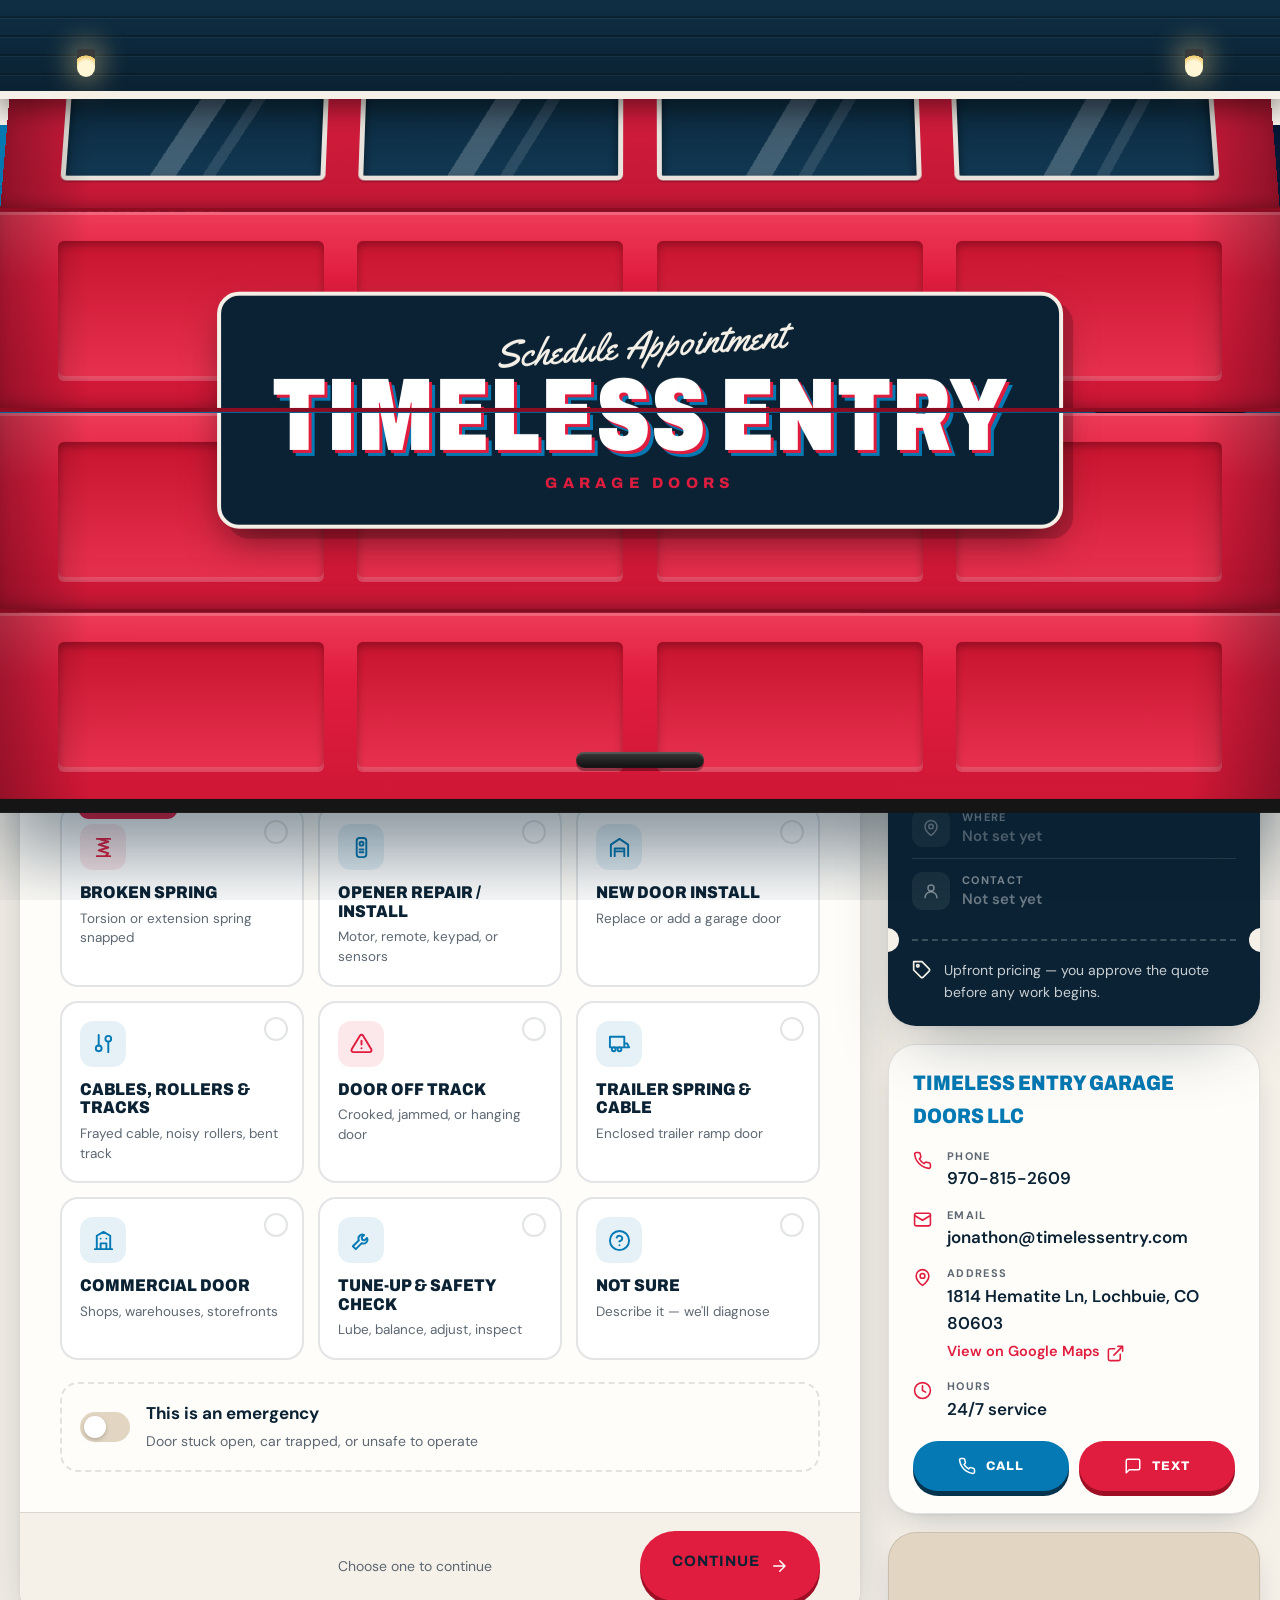
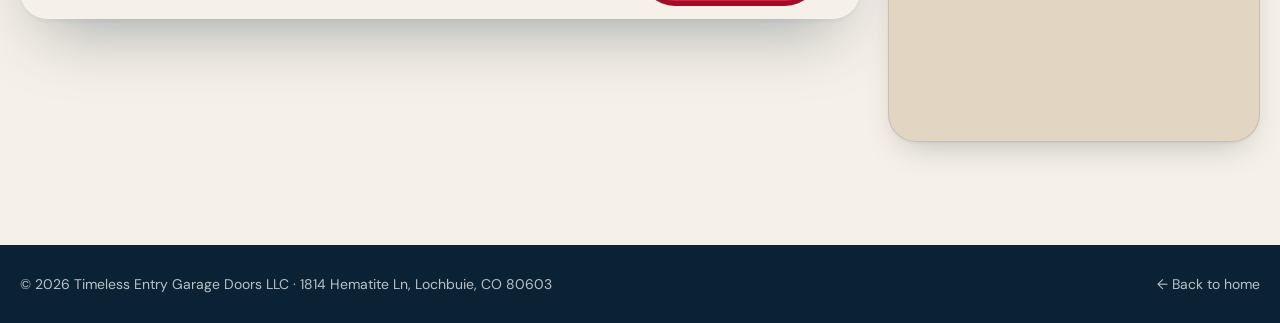
==== book.html @ ea05e541 "Redesigned Timeless Entry Garage Doors website Homepage and booking page with a garage-door intro an" ====
<!doctype html>
<html lang="en">
<head>
  <meta charset="utf-8">
  <meta name="viewport" content="width=device-width, initial-scale=1">
  <title>Schedule Appointment | Timeless Entry Garage Doors</title>
  <meta name="description" content="Book garage door repair, spring replacement, opener installation, or trailer spring service online. Pick a 2-hour window — upfront pricing, 24/7 service in Brighton, Lochbuie & Adams/Weld County.">
  <meta name="theme-color" content="#0479b3">
  <link rel="icon" type="image/png" sizes="32x32" href="images/favicon.png">
  <link rel="apple-touch-icon" href="images/apple-touch-icon.png">
  <link rel="preconnect" href="https://fonts.googleapis.com">
  <link rel="preconnect" href="https://fonts.gstatic.com" crossorigin>
  <link href="https://fonts.googleapis.com/css2?family=Archivo:wdth,wght@62..125,400..900&family=DM+Sans:opsz,wght@9..40,400..700&family=Yellowtail&display=swap" rel="stylesheet">
  <link rel="stylesheet" href="styles.css">
  <script>document.documentElement.classList.add('js');try{if(sessionStorage.getItem('te-intro-seen'))document.documentElement.classList.add('intro-seen')}catch(e){}</script>
</head>
<body>

<!-- Intro: red garage door that rolls up when the page loads -->
<div class="garage-intro" aria-hidden="true">
  <div class="gi-head"></div>
  <div class="gi-door">
    <div class="gi-panel gi-windows"><span></span><span></span><span></span><span></span></div>
    <div class="gi-panel"><span></span><span></span><span></span><span></span>
      <div class="gi-plate"><span class="gi-script">Schedule Appointment</span><span class="gi-name">Timeless Entry</span><span class="gi-sub">Garage Doors</span></div>
    </div>
    <div class="gi-panel"><span></span><span></span><span></span><span></span>
      <div class="gi-plate lower"><span class="gi-script">Schedule Appointment</span><span class="gi-name">Timeless Entry</span><span class="gi-sub">Garage Doors</span></div>
    </div>
    <div class="gi-panel"><span></span><span></span><span></span><span></span><div class="gi-handle"></div></div>
  </div>
</div>

<!-- Icon sprite -->
<svg width="0" height="0" style="position:absolute" aria-hidden="true">
  <defs>
    <symbol id="i-phone" viewBox="0 0 24 24"><path d="M22 16.9v3a2 2 0 0 1-2.2 2 19.8 19.8 0 0 1-8.6-3.1 19.5 19.5 0 0 1-6-6A19.8 19.8 0 0 1 2.1 4.2 2 2 0 0 1 4.1 2h3a2 2 0 0 1 2 1.7c.1 1 .4 1.9.7 2.8a2 2 0 0 1-.5 2.1L8 9.9a16 16 0 0 0 6 6l1.3-1.3a2 2 0 0 1 2.1-.4c.9.3 1.8.6 2.8.7a2 2 0 0 1 1.7 2z"/></symbol>
    <symbol id="i-calendar" viewBox="0 0 24 24"><rect x="3" y="4" width="18" height="18" rx="2"/><path d="M16 2v4M8 2v4M3 10h18"/></symbol>
    <symbol id="i-clock" viewBox="0 0 24 24"><circle cx="12" cy="12" r="10"/><path d="M12 6v6l4 2"/></symbol>
    <symbol id="i-mail" viewBox="0 0 24 24"><rect x="2" y="4" width="20" height="16" rx="2"/><path d="m22 7-10 6L2 7"/></symbol>
    <symbol id="i-pin" viewBox="0 0 24 24"><path d="M20 10c0 6-8 12-8 12s-8-6-8-12a8 8 0 0 1 16 0z"/><circle cx="12" cy="10" r="3"/></symbol>
    <symbol id="i-check" viewBox="0 0 24 24"><path d="M20 6 9 17l-5-5"/></symbol>
    <symbol id="i-arrow-right" viewBox="0 0 24 24"><path d="M5 12h14M13 5l7 7-7 7"/></symbol>
    <symbol id="i-arrow-left" viewBox="0 0 24 24"><path d="M19 12H5M11 19l-7-7 7-7"/></symbol>
    <symbol id="i-chevron-down" viewBox="0 0 24 24"><path d="m6 9 6 6 6-6"/></symbol>
    <symbol id="i-chevron-left" viewBox="0 0 24 24"><path d="m15 18-6-6 6-6"/></symbol>
    <symbol id="i-chevron-right" viewBox="0 0 24 24"><path d="m9 18 6-6-6-6"/></symbol>
    <symbol id="i-spring" viewBox="0 0 24 24"><path d="M5 3h14M5 21h14M7 3l10 3-10 3 10 3-10 3 10 3-3 3"/></symbol>
    <symbol id="i-remote" viewBox="0 0 24 24"><rect x="7" y="2" width="10" height="20" rx="3"/><circle cx="12" cy="8" r="2"/><path d="M10 14h4M10 17h4"/></symbol>
    <symbol id="i-install" viewBox="0 0 24 24"><path d="M3 21V9l9-6 9 6v12"/><path d="M7 21v-8h10v8M7 16h10"/></symbol>
    <symbol id="i-roller" viewBox="0 0 24 24"><circle cx="7" cy="17" r="3"/><circle cx="17" cy="7" r="3"/><path d="M7 14V3M17 21V10"/></symbol>
    <symbol id="i-alert" viewBox="0 0 24 24"><path d="M10.3 3.9 1.8 18a2 2 0 0 0 1.7 3h17a2 2 0 0 0 1.7-3L13.7 3.9a2 2 0 0 0-3.4 0z"/><path d="M12 9v4M12 17h.01"/></symbol>
    <symbol id="i-building" viewBox="0 0 24 24"><path d="M3 21h18M5 21V7l7-4 7 4v14"/><path d="M9 21v-6h6v6M9 10h.01M15 10h.01"/></symbol>
    <symbol id="i-trailer" viewBox="0 0 24 24"><path d="M2 5h15v11H2zM17 12h3l2 4h-5"/><circle cx="6" cy="18" r="2"/><circle cx="12" cy="18" r="2"/></symbol>
    <symbol id="i-wrench" viewBox="0 0 24 24"><path d="M14.7 6.3a4 4 0 0 0-5.4 5.4L3 18l3 3 6.3-6.3a4 4 0 0 0 5.4-5.4l-2.5 2.5-2.4-.6-.6-2.4z"/></symbol>
    <symbol id="i-help" viewBox="0 0 24 24"><circle cx="12" cy="12" r="10"/><path d="M9.1 9a3 3 0 0 1 5.8 1c0 2-3 3-3 3M12 17h.01"/></symbol>
    <symbol id="i-zap" viewBox="0 0 24 24"><path d="M13 2 3 14h9l-1 8 10-12h-9z"/></symbol>
    <symbol id="i-tag" viewBox="0 0 24 24"><path d="M20.6 13.4 13.4 20.6a2 2 0 0 1-2.8 0L2 12V2h10l8.6 8.6a2 2 0 0 1 0 2.8z"/><circle cx="7" cy="7" r="1.5"/></symbol>
    <symbol id="i-home" viewBox="0 0 24 24"><path d="m3 10 9-7 9 7v11H3z"/><path d="M9 21v-7h6v7"/></symbol>
    <symbol id="i-shield" viewBox="0 0 24 24"><path d="M12 22s8-4 8-10V5l-8-3-8 3v7c0 6 8 10 8 10z"/><path d="m9 12 2 2 4-4"/></symbol>
    <symbol id="i-upload" viewBox="0 0 24 24"><path d="M21 15v4a2 2 0 0 1-2 2H5a2 2 0 0 1-2-2v-4M17 8l-5-5-5 5M12 3v12"/></symbol>
    <symbol id="i-globe" viewBox="0 0 24 24"><circle cx="12" cy="12" r="10"/><path d="M2 12h20M12 2a15 15 0 0 1 0 20 15 15 0 0 1 0-20z"/></symbol>
    <symbol id="i-user" viewBox="0 0 24 24"><circle cx="12" cy="8" r="4"/><path d="M4 21a8 8 0 0 1 16 0"/></symbol>
    <symbol id="i-clipboard" viewBox="0 0 24 24"><rect x="5" y="4" width="14" height="18" rx="2"/><path d="M9 2h6v4H9zM9 11h6M9 15h6"/></symbol>
    <symbol id="i-message" viewBox="0 0 24 24"><path d="M21 15a2 2 0 0 1-2 2H7l-4 4V5a2 2 0 0 1 2-2h14a2 2 0 0 1 2 2z"/></symbol>
    <symbol id="i-external" viewBox="0 0 24 24"><path d="M15 3h6v6M10 14 21 3M18 13v6a2 2 0 0 1-2 2H5a2 2 0 0 1-2-2V8a2 2 0 0 1 2-2h6"/></symbol>
    <symbol id="i-garage" viewBox="0 0 24 24"><path d="M2 21V8l10-5 10 5v13"/><path d="M6 21V11h12v10M6 14h12M6 17.5h12"/></symbol>
    <symbol id="i-menu" viewBox="0 0 24 24"><path d="M4 7h16M4 12h16M4 17h16"/></symbol>
    <symbol id="i-x" viewBox="0 0 24 24"><path d="M18 6 6 18M6 6l12 12"/></symbol>
  </defs>
</svg>

<a class="sr-only" href="#wizard">Skip to booking form</a>

<div class="topbar">
  <div class="container">
    <div class="topbar-left"><span class="live" aria-hidden="true"></span> Open 24/7 <span class="hide-sm">&nbsp;·&nbsp; Serving Adams &amp; Weld County</span></div>
    <div class="topbar-right">
      <a href="#" class="hide-sm"><svg class="i"><use href="#i-mail"/></svg>jonathon@timelessentry.com</a>
      <a href="#"><svg class="i"><use href="#i-phone"/></svg>970-815-2609</a>
    </div>
  </div>
</div>

<header class="site-header" id="top">
  <div class="container header-inner">
    <a href="index.html" class="brand" aria-label="Timeless Entry Garage Doors home">
      <img src="images/logo.png" alt="Timeless Entry Garage Doors" onerror="this.remove()">
      <span class="brand-text" aria-hidden="true"><span class="b1">Timeless</span><span class="b2">Entry</span><span class="b3">Garage Doors</span></span>
    </a>

    <nav class="site-nav" id="site-nav" aria-label="Main">
      <ul class="nav-list">
        <li><a class="nav-link" href="index.html">Home</a></li>
        <li><a class="nav-link" href="index.html#about">About</a></li>
        <li class="has-dd">
          <a class="nav-link" href="index.html#services">Services <svg class="i"><use href="#i-chevron-down"/></svg></a>
          <ul class="dd">
            <li><a href="book.html?service=spring"><span class="dd-ico"><svg class="i"><use href="#i-spring"/></svg></span>Broken Springs</a></li>
            <li><a href="book.html?service=opener"><span class="dd-ico"><svg class="i"><use href="#i-remote"/></svg></span>Openers</a></li>
            <li><a href="book.html?service=install"><span class="dd-ico"><svg class="i"><use href="#i-install"/></svg></span>New Door Installation</a></li>
            <li><a href="book.html?service=cable"><span class="dd-ico"><svg class="i"><use href="#i-roller"/></svg></span>Cables, Rollers &amp; Tracks</a></li>
            <li><a href="book.html?service=commercial"><span class="dd-ico"><svg class="i"><use href="#i-building"/></svg></span>Commercial Doors</a></li>
            <li><a href="book.html?service=trailer"><span class="dd-ico"><svg class="i"><use href="#i-trailer"/></svg></span>Trailer Springs &amp; Cables</a></li>
          </ul>
        </li>
        <li class="has-dd">
          <a class="nav-link" href="index.html#areas">Service Areas <svg class="i"><use href="#i-chevron-down"/></svg></a>
          <ul class="dd">
            <li><a href="index.html#areas"><span class="dd-ico"><svg class="i"><use href="#i-pin"/></svg></span>Brighton</a></li>
            <li><a href="index.html#areas"><span class="dd-ico"><svg class="i"><use href="#i-pin"/></svg></span>Lochbuie</a></li>
            <li><a href="index.html#areas"><span class="dd-ico"><svg class="i"><use href="#i-pin"/></svg></span>Hudson</a></li>
            <li><a href="index.html#areas"><span class="dd-ico"><svg class="i"><use href="#i-pin"/></svg></span>Fort Lupton</a></li>
            <li><a href="index.html#areas"><span class="dd-ico"><svg class="i"><use href="#i-pin"/></svg></span>Commerce City</a></li>
            <li><a href="index.html#areas"><span class="dd-ico"><svg class="i"><use href="#i-pin"/></svg></span>Thornton</a></li>
          </ul>
        </li>
        <li><a class="nav-link" href="index.html#tips">Tips &amp; Tricks</a></li>
        <li><a class="nav-link active" href="book.html" aria-current="page">Contact Us</a></li>
      </ul>
      <div class="mobile-nav-cta">
        <a class="btn btn-blue btn-lg" href="#"><svg class="i"><use href="#i-phone"/></svg>970-815-2609</a>
      </div>
    </nav>

    <div class="header-actions">
      <a class="header-phone" href="#">
        <span class="ring"><svg class="i"><use href="#i-phone"/></svg></span>
        <span class="txt"><small>Call or text</small>970-815-2609</span>
      </a>
      <button class="nav-toggle" aria-controls="site-nav" aria-expanded="false" aria-label="Menu">
        <svg class="i i-open"><use href="#i-menu"/></svg><svg class="i i-close"><use href="#i-x"/></svg>
      </button>
    </div>
  </div>
</header>

<main>
  <section class="book-hero">
    <div class="container">
      <div>
        <span class="script">Schedule Appointment</span>
        <h1 class="display">Book your <span class="outline">door</span> fix</h1>
        <p>Pick a service and a 2-hour arrival window. We'll confirm by text — upfront pricing, no surprises.</p>
      </div>
      <div class="hero-badges">
        <span><svg class="i"><use href="#i-zap"/></svg>24/7 service</span>
        <span><svg class="i"><use href="#i-tag"/></svg>Upfront pricing</span>
        <span><svg class="i"><use href="#i-shield"/></svg>No payment to book</span>
      </div>
    </div>
  </section>

  <div class="container book-shell">
    <!-- ================= WIZARD ================= -->
    <div class="wizard" id="wizard">
      <nav class="stepper" id="stepper" aria-label="Booking steps"></nav>
      <div class="progress" aria-hidden="true"><span id="progressBar"></span></div>

      <form id="bookingForm" novalidate>
        <!-- STEP 1: Service -->
        <section class="step active" data-step="0" aria-labelledby="s0-title">
          <header class="step-head">
            <span class="step-kicker">Step 1 of 5</span>
            <h2 class="display" id="s0-title" tabindex="-1">What do you need?</h2>
            <p>Pick the closest match — we'll confirm the details on site.</p>
          </header>
          <div class="svc-grid" id="svcGrid" role="group" aria-label="Choose a service"></div>
          <p class="err" data-err="service" role="alert" hidden><svg class="i"><use href="#i-alert"/></svg>Pick a service to continue.</p>

          <label class="switch-card">
            <input type="checkbox" id="emergency">
            <span class="switch" aria-hidden="true"></span>
            <span><strong>This is an emergency</strong><small>Door stuck open, car trapped, or unsafe to operate</small></span>
          </label>
          <div class="emergency-alert" id="emergencyAlert" hidden>
            <span class="ico"><svg class="i"><use href="#i-zap"/></svg></span>
            <p><strong>We're on call 24/7.</strong> For the fastest response, call or text now — you can still finish booking below.</p>
            <a class="btn btn-red btn-sm" href="#"><svg class="i"><use href="#i-phone"/></svg>Call now</a>
          </div>
        </section>

        <!-- STEP 2: Details -->
        <section class="step" data-step="1" aria-labelledby="s1-title">
          <header class="step-head">
            <span class="step-kicker">Step 2 of 5</span>
            <h2 class="display" id="s1-title" tabindex="-1">Tell us about the door</h2>
            <p>The more we know, the more likely we fix it in one trip.</p>
          </header>

          <fieldset class="field">
            <legend>Property type</legend>
            <div class="seg">
              <label><input type="radio" name="property" value="Residential"><span><svg class="i"><use href="#i-home"/></svg>Residential</span></label>
              <label><input type="radio" name="property" value="Commercial"><span><svg class="i"><use href="#i-building"/></svg>Commercial</span></label>
              <label><input type="radio" name="property" value="Enclosed Trailer"><span><svg class="i"><use href="#i-trailer"/></svg>Enclosed Trailer</span></label>
            </div>
          </fieldset>

          <div class="row-2">
            <div class="field">
              <span class="label" id="doorsLabel">How many doors?</span>
              <div class="counter" role="group" aria-labelledby="doorsLabel">
                <button type="button" data-doors="-1" aria-label="Fewer doors">−</button>
                <output id="doorsOut" aria-live="polite">1</output>
                <button type="button" data-doors="1" aria-label="More doors">+</button>
              </div>
            </div>
            <div class="field">
              <label for="brand">Door or opener brand <span class="opt">optional</span></label>
              <select class="select" id="brand" data-bind="brand">
                <option value="">Not sure</option>
                <option>LiftMaster / Chamberlain</option>
                <option>Genie</option>
                <option>Craftsman</option>
                <option>Clopay</option>
                <option>Amarr</option>
                <option>Wayne Dalton</option>
                <option>Other</option>
              </select>
            </div>
          </div>

          <div class="field">
            <label for="issue">What's going on? <span class="opt">tap any that apply</span></label>
            <div class="issue-chips" id="issueChips"></div>
            <textarea class="textarea" id="issue" data-bind="issue" placeholder="e.g. Heard a loud bang last night and now the door won't open more than a few inches."></textarea>
          </div>

          <div class="field">
            <span class="label">Photos <span class="opt">optional</span></span>
            <label class="dropzone" id="dropzone">
              <input type="file" id="photos" accept="image/*" multiple>
              <svg class="i"><use href="#i-upload"/></svg>
              <strong>Add photos of the door, spring, or opener</strong>
              <small>Helps us bring the right parts · up to 6 images</small>
            </label>
            <div class="thumbs" id="thumbs"></div>
          </div>
        </section>

        <!-- STEP 3: Date & time -->
        <section class="step" data-step="2" aria-labelledby="s2-title">
          <header class="step-head">
            <span class="step-kicker">Step 3 of 5</span>
            <h2 class="display" id="s2-title" tabindex="-1">Pick a day &amp; window</h2>
            <p>Choose a 2-hour arrival window. We'll text to confirm.</p>
          </header>
          <div class="dt-grid">
            <div class="cal">
              <div class="cal-head">
                <button type="button" class="cal-nav" id="calPrev" aria-label="Previous month"><svg class="i"><use href="#i-chevron-left"/></svg></button>
                <strong id="calTitle" aria-live="polite"></strong>
                <button type="button" class="cal-nav" id="calNext" aria-label="Next month"><svg class="i"><use href="#i-chevron-right"/></svg></button>
              </div>
              <div class="cal-dow" aria-hidden="true"><span>Sun</span><span>Mon</span><span>Tue</span><span>Wed</span><span>Thu</span><span>Fri</span><span>Sat</span></div>
              <div class="cal-grid" id="calGrid"></div>
            </div>
            <div class="slots-wrap">
              <div class="slots-head">
                <strong id="slotsTitle">Pick a date</strong>
                <span class="tz"><svg class="i"><use href="#i-globe"/></svg>Mountain Time</span>
              </div>
              <div class="slots" id="slots"></div>
              <p class="slot-note"><svg class="i"><use href="#i-clock"/></svg>Need it sooner than you see here? Call or text 970-815-2609 — we're available 24/7.</p>
            </div>
          </div>
          <p class="err" data-err="date" role="alert" hidden><svg class="i"><use href="#i-alert"/></svg>Pick a date to continue.</p>
          <p class="err" data-err="slot" role="alert" hidden><svg class="i"><use href="#i-alert"/></svg>Pick an arrival window to continue.</p>
        </section>

        <!-- STEP 4: Contact -->
        <section class="step" data-step="3" aria-labelledby="s3-title">
          <header class="step-head">
            <span class="step-kicker">Step 4 of 5</span>
            <h2 class="display" id="s3-title" tabindex="-1">Where &amp; who?</h2>
            <p>So we know where to show up and how to reach you.</p>
          </header>
          <div class="row-2">
            <div class="field">
              <label for="f-name">Full name <span class="req">*</span></label>
              <div class="input-icon"><svg class="i"><use href="#i-user"/></svg><input class="input" id="f-name" data-bind="name" autocomplete="name" placeholder="Jane Smith"></div>
              <span class="field-msg" data-msg="name"></span>
            </div>
            <div class="field">
              <label for="f-phone">Mobile phone <span class="req">*</span></label>
              <div class="input-icon"><svg class="i"><use href="#i-phone"/></svg><input class="input" id="f-phone" data-bind="phone" type="tel" inputmode="tel" autocomplete="tel" placeholder="(970) 555-0123"></div>
              <span class="field-msg" data-msg="phone"></span>
            </div>
          </div>
          <div class="field">
            <label for="f-email">Email <span class="opt">optional</span></label>
            <div class="input-icon"><svg class="i"><use href="#i-mail"/></svg><input class="input" id="f-email" data-bind="email" type="email" autocomplete="email" placeholder="you@example.com"></div>
            <span class="field-msg" data-msg="email"></span>
          </div>
          <div class="field">
            <label for="f-address">Service address <span class="req">*</span></label>
            <div class="input-icon"><svg class="i"><use href="#i-pin"/></svg><input class="input" id="f-address" data-bind="address" autocomplete="street-address" placeholder="123 Main St"></div>
            <span class="field-msg" data-msg="address"></span>
          </div>
          <div class="row-3">
            <div class="field">
              <label for="f-city">City</label>
              <input class="input" id="f-city" data-bind="city" autocomplete="address-level2" placeholder="Brighton" list="cities">
              <datalist id="cities"><option>Brighton</option><option>Lochbuie</option><option>Hudson</option><option>Keenesburg</option><option>Fort Lupton</option><option>Commerce City</option><option>Thornton</option><option>Henderson</option></datalist>
            </div>
            <div class="field">
              <label for="f-zip">ZIP <span class="req">*</span></label>
              <input class="input" id="f-zip" data-bind="zip" inputmode="numeric" autocomplete="postal-code" maxlength="5" placeholder="80603">
              <span class="field-msg" data-msg="zip"></span>
            </div>
          </div>
          <fieldset class="field">
            <legend>Best way to reach you</legend>
            <div class="seg">
              <label><input type="radio" name="contact" value="Text"><span><svg class="i"><use href="#i-message"/></svg>Text</span></label>
              <label><input type="radio" name="contact" value="Call"><span><svg class="i"><use href="#i-phone"/></svg>Call</span></label>
              <label><input type="radio" name="contact" value="Email"><span><svg class="i"><use href="#i-mail"/></svg>Email</span></label>
            </div>
          </fieldset>
          <label class="consent">
            <input type="checkbox" data-bind="consent">
            <span>It's OK to text me about this appointment (confirmations and arrival updates). Msg &amp; data rates may apply.</span>
          </label>
        </section>

        <!-- STEP 5: Review -->
        <section class="step" data-step="4" aria-labelledby="s4-title">
          <header class="step-head">
            <span class="step-kicker">Step 5 of 5</span>
            <h2 class="display" id="s4-title" tabindex="-1">Look good?</h2>
            <p>Double-check everything, then lock it in.</p>
          </header>
          <div class="review" id="review"></div>
          <div class="review-note">
            <svg class="i"><use href="#i-tag"/></svg>
            <span><strong>No payment needed to book.</strong> Our tech diagnoses the issue and gives you an upfront price — work only starts once you approve it.</span>
          </div>
        </section>
      </form>

      <div class="wiz-foot" id="wizFoot">
        <button type="button" class="btn btn-ghost" id="backBtn"><svg class="i"><use href="#i-arrow-left"/></svg>Back</button>
        <p class="foot-hint" id="footHint"></p>
        <button type="button" class="btn btn-red" id="nextBtn"><span class="label">Continue</span><svg class="i i-arrow"><use href="#i-arrow-right"/></svg></button>
      </div>

      <!-- SUCCESS -->
      <section class="success" id="success" aria-live="polite">
        <div class="confetti" id="confetti" aria-hidden="true"></div>
        <div class="success-check"><svg class="i" viewBox="0 0 24 24"><path d="M20 6 9 17l-5-5"/></svg></div>
        <span class="step-kicker" id="successKicker">You're on the schedule</span>
        <h2 class="display" id="successTitle" tabindex="-1">Request sent!</h2>
        <p id="successText">We'll text you shortly to confirm your arrival window.</p>
        <dl class="success-ticket" id="successTicket"></dl>
        <div class="success-actions">
          <button type="button" class="btn btn-blue" id="icsBtn"><svg class="i"><use href="#i-calendar"/></svg>Add to calendar</button>
          <a class="btn btn-ghost" href="#"><svg class="i"><use href="#i-phone"/></svg>970-815-2609</a>
          <a class="btn btn-ghost" href="index.html"><svg class="i"><use href="#i-home"/></svg>Home</a>
        </div>
      </section>
    </div>

    <!-- ================= SIDEBAR ================= -->
    <aside class="book-side" aria-label="Appointment summary and contact info">
      <div class="ticket">
        <div class="ticket-top">
          <span class="eyebrow light">Your appointment</span>
          <span class="dur"><svg class="i"><use href="#i-clock"/></svg>2 HR</span>
        </div>
        <div class="meter" aria-hidden="true"><span id="meter"></span></div>
        <ul class="ticket-rows">
          <li data-row="service"><span class="ico"><svg class="i"><use href="#i-wrench"/></svg></span><span><small>Service</small><span class="val"></span><span class="sub"></span></span></li>
          <li data-row="details"><span class="ico"><svg class="i"><use href="#i-clipboard"/></svg></span><span><small>Details</small><span class="val"></span><span class="sub"></span></span></li>
          <li data-row="when"><span class="ico"><svg class="i"><use href="#i-calendar"/></svg></span><span><small>When</small><span class="val"></span><span class="sub"></span></span></li>
          <li data-row="where"><span class="ico"><svg class="i"><use href="#i-pin"/></svg></span><span><small>Where</small><span class="val"></span><span class="sub"></span></span></li>
          <li data-row="who"><span class="ico"><svg class="i"><use href="#i-user"/></svg></span><span><small>Contact</small><span class="val"></span><span class="sub"></span></span></li>
        </ul>
        <div class="ticket-perf" aria-hidden="true"></div>
        <div class="ticket-bottom"><svg class="i"><use href="#i-tag"/></svg><span>Upfront pricing — you approve the quote before any work begins.</span></div>
      </div>

      <div class="side-card">
        <h3>Timeless Entry Garage Doors LLC</h3>
        <ul>
          <li><svg class="i"><use href="#i-phone"/></svg><span><small>Phone</small><a href="#">970-815-2609</a></span></li>
          <li><svg class="i"><use href="#i-mail"/></svg><span><small>Email</small><a href="#">jonathon@timelessentry.com</a></span></li>
          <li><svg class="i"><use href="#i-pin"/></svg><span><small>Address</small><span>1814 Hematite Ln, Lochbuie, CO 80603</span><br><a class="maplink" href="https://maps.google.com/?q=1814+Hematite+Ln,+Lochbuie,+CO+80603" target="_blank" rel="noopener">View on Google Maps <svg class="i"><use href="#i-external"/></svg></a></span></li>
          <li><svg class="i"><use href="#i-clock"/></svg><span><small>Hours</small><span>24/7 service</span></span></li>
        </ul>
        <div class="side-actions">
          <a class="btn btn-blue" href="#"><svg class="i"><use href="#i-phone"/></svg>Call</a>
          <a class="btn btn-red" href="#"><svg class="i"><use href="#i-message"/></svg>Text</a>
        </div>
      </div>

      <div class="side-map">
        <iframe title="Map of Timeless Entry Garage Doors" loading="lazy" referrerpolicy="no-referrer-when-downgrade" src="https://maps.google.com/maps?q=1814%20Hematite%20Ln%2C%20Lochbuie%2C%20CO%2080603&amp;z=13&amp;output=embed"></iframe>
      </div>
    </aside>
  </div>
</main>

<footer class="site-footer" style="padding:28px 0">
  <div class="container">
    <div class="footer-bottom" style="margin-top:0;border-top:0;padding-top:0">
      <span>© <span data-year></span> Timeless Entry Garage Doors LLC · 1814 Hematite Ln, Lochbuie, CO 80603</span>
      <a href="index.html">← Back to home</a>
    </div>
  </div>
</footer>

<script src="script.js"></script>
<script src="book.js"></script>
</body>
</html>
---- styles.css ----
/* =========================================================
   Timeless Entry Garage Doors — site styles
   Palette kept from the original site: brand blue, brand red, warm cream
   ========================================================= */

:root {
  --blue: #0479b3;
  --blue-600: #03689b;
  --blue-700: #035582;
  --blue-900: #06344f;
  --navy: #0a2233;
  --navy-2: #102d42;
  --red: #e11d3f;
  --red-600: #c4142f;
  --red-700: #9e0f25;
  --cream: #f5f0e8;
  --cream-2: #ece3d4;
  --cream-3: #e2d6c2;
  --paper: #fffdf9;
  --ink: #13212d;
  --muted: #5d6873;
  --line: rgba(19, 33, 45, .12);
  --line-light: rgba(255, 255, 255, .14);

  --radius: 20px;
  --radius-lg: 28px;
  --radius-sm: 12px;
  --shadow: 0 1px 2px rgba(10, 34, 51, .06), 0 14px 34px -14px rgba(10, 34, 51, .28);
  --shadow-lg: 0 2px 4px rgba(10, 34, 51, .05), 0 30px 70px -24px rgba(10, 34, 51, .38);

  --font-display: "Archivo", system-ui, sans-serif;
  --font-body: "DM Sans", system-ui, sans-serif;
  --font-script: "Yellowtail", "Brush Script MT", cursive;

  --max: 1240px;
  --header-h: 84px;
  --slats: repeating-linear-gradient(180deg, transparent 0 58px, rgba(255, 255, 255, .07) 58px 60px, rgba(0, 0, 0, .08) 60px 62px);
}

/* ---------- Base ---------- */
*, *::before, *::after { box-sizing: border-box; }
html { scroll-behavior: smooth; -webkit-text-size-adjust: 100%; scroll-padding-top: calc(var(--header-h) + 16px); }
body {
  margin: 0;
  font-family: var(--font-body);
  font-size: 17px;
  line-height: 1.6;
  color: var(--ink);
  background: var(--cream);
  -webkit-font-smoothing: antialiased;
  overflow-x: hidden;
}
img { max-width: 100%; display: block; }
a { color: inherit; text-decoration: none; }
button, input, select, textarea { font: inherit; color: inherit; }
button { cursor: pointer; }
h1, h2, h3, h4 { margin: 0; }
p { margin: 0; }
:focus-visible { outline: 3px solid var(--red); outline-offset: 3px; border-radius: 6px; }
[hidden] { display: none !important; }
::selection { background: var(--red); color: #fff; }

.container { width: min(var(--max), 100% - 32px); margin-inline: auto; }
.sr-only { position: absolute; width: 1px; height: 1px; overflow: hidden; clip: rect(0 0 0 0); white-space: nowrap; }
.i { width: 1em; height: 1em; fill: none; stroke: currentColor; stroke-width: 2; stroke-linecap: round; stroke-linejoin: round; flex: none; }

/* ---------- Type ---------- */
.display {
  font-family: var(--font-display);
  font-weight: 900;
  font-stretch: 76%;
  text-transform: uppercase;
  letter-spacing: -.005em;
  line-height: .92;
}
.script {
  font-family: var(--font-script);
  font-weight: 400;
  font-size: clamp(30px, 3.4vw, 44px);
  line-height: 1;
  color: var(--red);
  display: inline-block;
  transform: rotate(-4deg);
  transform-origin: left center;
}
.eyebrow {
  display: inline-flex;
  align-items: center;
  gap: 12px;
  font-family: var(--font-display);
  font-weight: 800;
  font-stretch: 100%;
  font-size: 13px;
  letter-spacing: .16em;
  text-transform: uppercase;
  color: var(--blue);
}
.eyebrow::before { content: ""; width: 28px; height: 3px; border-radius: 3px; background: var(--red); }
.eyebrow.light { color: #fff; }
.section { padding: clamp(80px, 10vw, 132px) 0; position: relative; }
.section-head { max-width: 760px; margin-bottom: clamp(40px, 5vw, 64px); }
.section-head.center { margin-inline: auto; text-align: center; }
.section-head.center .eyebrow { justify-content: center; }
.section-title { font-size: clamp(44px, 6.4vw, 84px); margin: 16px 0 18px; color: var(--navy); }
.section-title .accent { color: var(--red); }
.section-title .outline { color: transparent; -webkit-text-stroke: 2px var(--blue); }
.lede { font-size: clamp(17px, 1.4vw, 19px); color: var(--muted); max-width: 620px; }
.center .lede { margin-inline: auto; }

/* ---------- Buttons ---------- */
.btn {
  --btn-bg: var(--ink);
  --btn-fg: #fff;
  --btn-edge: #000;
  display: inline-flex;
  align-items: center;
  justify-content: center;
  gap: 10px;
  padding: 16px 26px;
  border: 2px solid transparent;
  border-radius: 999px;
  background: var(--btn-bg);
  color: var(--btn-fg);
  font-family: var(--font-display);
  font-weight: 800;
  font-stretch: 100%;
  font-size: 14px;
  letter-spacing: .07em;
  text-transform: uppercase;
  white-space: nowrap;
  box-shadow: 0 5px 0 var(--btn-edge);
  transform: translateY(0);
  transition: transform .18s ease, box-shadow .18s ease, background .2s, color .2s, opacity .2s;
}
.btn:hover { transform: translateY(-2px); box-shadow: 0 7px 0 var(--btn-edge), 0 16px 28px -12px rgba(10, 34, 51, .45); }
.btn:active { transform: translateY(4px); box-shadow: 0 1px 0 var(--btn-edge); }
.btn .i { font-size: 18px; transition: transform .2s; }
.btn:hover .i-arrow { transform: translateX(4px); }
.btn-red { --btn-bg: var(--red); --btn-edge: var(--red-700); }
.btn-blue { --btn-bg: var(--blue); --btn-edge: var(--blue-900); }
.btn-cream { --btn-bg: var(--cream); --btn-fg: var(--navy); --btn-edge: var(--cream-3); }
.btn-ghost {
  --btn-bg: transparent; --btn-fg: var(--navy);
  border-color: var(--line); box-shadow: none;
}
.btn-ghost:hover { border-color: var(--navy); box-shadow: none; }
.btn-ghost:active { box-shadow: none; }
.btn-outline-light { --btn-bg: transparent; --btn-fg: #fff; border-color: rgba(255, 255, 255, .5); box-shadow: none; }
.btn-outline-light:hover { border-color: #fff; background: rgba(255, 255, 255, .08); box-shadow: none; }
.btn-sm { padding: 11px 18px; font-size: 12.5px; box-shadow: 0 4px 0 var(--btn-edge); }
.btn-lg { padding: 20px 32px; font-size: 15px; }
.btn[disabled] { opacity: .45; pointer-events: none; }

/* ---------- Top bar ---------- */
.topbar { background: var(--navy); color: rgba(255, 255, 255, .78); font-size: 13.5px; }
.topbar .container { display: flex; align-items: center; justify-content: space-between; gap: 16px; min-height: 40px; }
.topbar-left { display: flex; align-items: center; gap: 10px; }
.topbar .live {
  width: 8px; height: 8px; border-radius: 50%; background: #3ddc84;
  box-shadow: 0 0 0 0 rgba(61, 220, 132, .7); animation: ping 2s infinite;
}
.topbar-right { display: flex; gap: 22px; }
.topbar-right a { display: inline-flex; align-items: center; gap: 8px; transition: color .2s; }
.topbar-right a:hover { color: #fff; }
@keyframes ping { 70% { box-shadow: 0 0 0 8px rgba(61, 220, 132, 0); } 100% { box-shadow: 0 0 0 0 rgba(61, 220, 132, 0); } }

/* ---------- Header ---------- */
.site-header {
  position: sticky; top: 0; z-index: 50;
  background: rgba(245, 240, 232, .86);
  backdrop-filter: saturate(1.4) blur(14px);
  -webkit-backdrop-filter: saturate(1.4) blur(14px);
  border-bottom: 1px solid transparent;
  transition: border-color .3s, box-shadow .3s;
}
.site-header.scrolled { border-color: var(--line); box-shadow: 0 10px 30px -20px rgba(10, 34, 51, .35); }
.header-inner { display: flex; align-items: center; gap: 28px; min-height: var(--header-h); }

.brand { display: inline-flex; align-items: center; flex: none; }
.brand img { height: 62px; width: auto; }
.brand-text {
  display: flex; flex-direction: column;
  font-family: var(--font-display); font-weight: 900; font-stretch: 78%;
  text-transform: uppercase; line-height: .84; color: var(--blue);
  transform: rotate(-4deg);
}
.brand-text .b1, .brand-text .b2 { font-size: 29px; text-shadow: 2px 2px 0 var(--red); }
.brand-text .b2 { margin-left: 18px; }
.brand-text .b3 { font-size: 9.5px; font-stretch: 100%; letter-spacing: .2em; color: var(--red); margin: 5px 0 0 34px; }
.brand:has(img) .brand-text { display: none; }

.site-nav { margin-left: auto; }
.nav-list { list-style: none; display: flex; align-items: center; gap: 4px; margin: 0; padding: 0; }
.nav-list > li { position: relative; }
.nav-link {
  display: inline-flex; align-items: center; gap: 6px;
  padding: 10px 14px;
  font-family: var(--font-display); font-weight: 750; font-stretch: 100%;
  font-size: 13.5px; letter-spacing: .05em; text-transform: uppercase;
  color: var(--navy);
  border-radius: 999px;
  background: none; border: 0;
  transition: background .2s, color .2s;
}
.nav-link:hover, .nav-list > li:focus-within > .nav-link { background: rgba(4, 121, 179, .09); color: var(--blue); }
.nav-link.active { color: var(--red); }
.nav-link .i { font-size: 14px; transition: transform .25s; }
.has-dd:hover .nav-link .i, .has-dd:focus-within .nav-link .i { transform: rotate(180deg); }
.dd {
  position: absolute; top: calc(100% + 8px); left: 50%;
  min-width: 270px; padding: 10px;
  list-style: none; margin: 0;
  background: var(--paper); border: 1px solid var(--line); border-radius: 18px;
  box-shadow: var(--shadow-lg);
  opacity: 0; visibility: hidden; transform: translate(-50%, 8px);
  transition: opacity .2s, transform .2s, visibility .2s;
}
.dd::before { content: ""; position: absolute; inset: -12px 0 auto; height: 12px; }
.has-dd:hover .dd, .has-dd:focus-within .dd { opacity: 1; visibility: visible; transform: translate(-50%, 0); }
.dd a { display: flex; align-items: center; gap: 12px; padding: 10px 12px; border-radius: 12px; font-size: 15px; font-weight: 500; transition: background .15s; }
.dd a:hover { background: var(--cream); }
.dd .dd-ico { width: 34px; height: 34px; border-radius: 10px; display: grid; place-items: center; background: rgba(4, 121, 179, .1); color: var(--blue); font-size: 18px; }

.header-actions { display: flex; align-items: center; gap: 18px; }
.header-phone { display: inline-flex; align-items: center; gap: 10px; font-weight: 700; color: var(--navy); line-height: 1.15; }
.header-phone .ring {
  width: 40px; height: 40px; border-radius: 50%; display: grid; place-items: center;
  background: var(--red); color: #fff; font-size: 18px;
  box-shadow: 0 0 0 4px rgba(225, 29, 63, .14);
}
.header-phone small { display: block; font-size: 11px; font-weight: 600; letter-spacing: .1em; text-transform: uppercase; color: var(--muted); }
.nav-toggle {
  display: none; width: 46px; height: 46px; border-radius: 14px;
  border: 1px solid var(--line); background: var(--paper);
  place-items: center; font-size: 22px; color: var(--navy);
}
.nav-toggle .i-close { display: none; }
.nav-open .nav-toggle .i-open { display: none; }
.nav-open .nav-toggle .i-close { display: block; }

/* ---------- Hero ---------- */
.hero { position: relative; padding: clamp(40px, 6vw, 72px) 0 clamp(72px, 9vw, 120px); overflow: hidden; }
.hero-bg {
  position: absolute; top: 0; right: 0; width: 41%; height: 82%;
  background: var(--slats), linear-gradient(160deg, var(--blue) 0%, var(--blue-700) 100%);
  border-bottom-left-radius: 56px;
}
.hero-bg::after {
  content: ""; position: absolute; left: -26px; bottom: -26px; width: 120px; height: 120px;
  background-image: radial-gradient(var(--red) 2.2px, transparent 2.6px);
  background-size: 16px 16px; opacity: .55;
}
.hero-grid { position: relative; display: grid; grid-template-columns: 1.08fr .92fr; gap: clamp(32px, 5vw, 72px); align-items: center; }
.hero h1 { margin: 18px 0 22px; font-size: clamp(52px, 7.6vw, 112px); color: var(--navy); }
.hero h1 .line { display: block; }
.hero h1 .outline { color: transparent; -webkit-text-stroke: 2.5px var(--blue); }
.hero h1 .red { color: var(--red); }
.hero-loc {
  display: inline-flex; align-items: center; gap: 10px;
  padding: 9px 16px 9px 10px; margin-bottom: 22px;
  background: var(--paper); border: 1px solid var(--line); border-radius: 999px;
  font-weight: 700; color: var(--navy); font-size: 15.5px;
  box-shadow: var(--shadow);
}
.hero-loc .pin { width: 30px; height: 30px; border-radius: 50%; background: var(--red); color: #fff; display: grid; place-items: center; font-size: 16px; }
.hero-copy p { font-size: clamp(17px, 1.35vw, 19px); color: var(--muted); max-width: 560px; }
.hero-ctas { display: flex; flex-wrap: wrap; gap: 14px; margin: 32px 0 38px; }
.hero-trust { display: flex; flex-wrap: wrap; gap: 12px 26px; }
.hero-trust li { display: flex; align-items: center; gap: 10px; font-weight: 600; font-size: 15px; color: var(--navy); }
.hero-trust .tick { width: 26px; height: 26px; border-radius: 8px; display: grid; place-items: center; background: rgba(4, 121, 179, .12); color: var(--blue); font-size: 15px; }
.plain-list { list-style: none; margin: 0; padding: 0; }

.hero-visual { position: relative; }
.frame {
  position: relative; aspect-ratio: 4 / 4.6; border-radius: var(--radius-lg); overflow: hidden;
  border: 6px solid var(--paper);
  box-shadow: 18px 18px 0 var(--red), var(--shadow-lg);
  background: var(--blue-700);
}
.photo { position: absolute; inset: 0; background-size: cover; background-position: center; }
.photo .illus { position: absolute; inset: 0; width: 100%; height: 100%; transition: opacity .4s; }
.photo.has-img .illus { opacity: 0; }
.door {
  position: absolute; inset: 0; z-index: 2;
  background:
    linear-gradient(90deg, rgba(0, 0, 0, .06), transparent 12%, transparent 88%, rgba(0, 0, 0, .06)),
    repeating-linear-gradient(180deg, #f2ece2 0 56px, #ddd2c0 56px 58px, #fbf8f2 58px 62px);
  animation: rollup 1.5s cubic-bezier(.75, 0, .2, 1) .45s forwards;
}
.door::after {
  content: ""; position: absolute; left: 50%; bottom: 26px; width: 72px; height: 10px;
  transform: translateX(-50%); border-radius: 6px; background: var(--navy);
}
.js .door { display: block; }
.door { display: none; }
@keyframes rollup { to { transform: translateY(-102%); } }

.float-card {
  position: absolute; z-index: 3;
  background: var(--paper); border-radius: 18px; box-shadow: var(--shadow-lg);
  padding: 14px 18px; display: flex; align-items: center; gap: 14px;
}
.float-call { left: -34px; bottom: 44px; }
.float-call .ring { width: 46px; height: 46px; border-radius: 14px; display: grid; place-items: center; background: var(--blue); color: #fff; font-size: 22px; }
.float-call small { display: block; font-family: var(--font-script); font-size: 20px; color: var(--red); line-height: 1; }
.float-call strong { font-family: var(--font-display); font-stretch: 85%; font-weight: 900; font-size: 25px; letter-spacing: .01em; color: var(--navy); }
.float-247 { right: -18px; top: 30px; background: var(--navy); color: #fff; flex-direction: column; gap: 0; padding: 14px 20px; text-align: center; }
.float-247 strong { font-family: var(--font-display); font-stretch: 75%; font-weight: 900; font-size: 40px; line-height: 1; color: #fff; }
.float-247 span { font-size: 11px; letter-spacing: .18em; text-transform: uppercase; color: rgba(255, 255, 255, .7); font-weight: 700; }

.stamp { position: absolute; z-index: 3; right: -40px; bottom: -48px; width: 150px; height: 150px; }
.stamp svg.ring-text { width: 100%; height: 100%; animation: spin 22s linear infinite; }
.stamp .core {
  position: absolute; inset: 30px; border-radius: 50%; display: grid; place-items: center;
  background: var(--red); color: #fff; font-size: 38px; box-shadow: 0 0 0 6px var(--cream);
}
@keyframes spin { to { transform: rotate(360deg); } }

/* ---------- Marquee ---------- */
.marquee {
  position: relative; z-index: 2;
  background: var(--red); color: #fff;
  transform: rotate(-1.6deg); margin: -12px -20px 0;
  border-block: 4px solid var(--navy);
  overflow: hidden;
}
.marquee-track { display: flex; width: max-content; animation: marquee 38s linear infinite; }
.marquee-track span {
  display: inline-flex; align-items: center; gap: 28px; padding: 18px 14px 18px 0;
  font-family: var(--font-display); font-weight: 900; font-stretch: 78%; font-size: clamp(22px, 2.6vw, 32px);
  text-transform: uppercase; letter-spacing: .02em; white-space: nowrap;
}
.marquee-track span::after { content: "✦"; color: var(--cream); font-size: .6em; }
@keyframes marquee { to { transform: translateX(-50%); } }

/* ---------- Services ---------- */
.services-grid { display: grid; grid-template-columns: repeat(3, 1fr); gap: 20px; }
.svc-card {
  position: relative; display: flex; flex-direction: column; gap: 14px;
  padding: 30px; border-radius: var(--radius);
  background: var(--paper); border: 1px solid var(--line);
  overflow: hidden; isolation: isolate;
  transition: transform .3s, box-shadow .3s, border-color .3s, color .3s;
}
.svc-card::before {
  content: ""; position: absolute; inset: 0; z-index: -1;
  background: var(--slats), linear-gradient(160deg, var(--blue), var(--blue-700));
  transform: translateY(101%); transition: transform .45s cubic-bezier(.7, 0, .2, 1);
}
.svc-card:hover { transform: translateY(-6px); box-shadow: var(--shadow-lg); border-color: transparent; color: #fff; }
.svc-card:hover::before { transform: translateY(0); }
.svc-card .num {
  position: absolute; top: 18px; right: 24px;
  font-family: var(--font-display); font-weight: 900; font-stretch: 75%; font-size: 64px; line-height: 1;
  color: transparent; -webkit-text-stroke: 1.5px var(--cream-3); transition: -webkit-text-stroke-color .3s;
}
.svc-card:hover .num { -webkit-text-stroke-color: rgba(255, 255, 255, .3); }
.svc-card .ico {
  width: 60px; height: 60px; border-radius: 16px; display: grid; place-items: center;
  background: rgba(4, 121, 179, .1); color: var(--blue); font-size: 28px;
  transition: background .3s, color .3s;
}
.svc-card:hover .ico { background: var(--red); color: #fff; }
.svc-card h3 { font-family: var(--font-display); font-weight: 850; font-stretch: 85%; font-size: 25px; line-height: 1.05; text-transform: uppercase; margin-top: 8px; }
.svc-card p { color: var(--muted); font-size: 15.5px; transition: color .3s; }
.svc-card:hover p { color: rgba(255, 255, 255, .82); }
.svc-card .more {
  margin-top: auto; padding-top: 8px; display: inline-flex; align-items: center; gap: 8px;
  font-family: var(--font-display); font-weight: 800; font-stretch: 100%; font-size: 13px; letter-spacing: .08em; text-transform: uppercase; color: var(--red);
}
.svc-card:hover .more { color: #fff; }
.svc-card .more .i { transition: transform .2s; }
.svc-card:hover .more .i { transform: translateX(5px); }
.svc-card.feature { background: var(--navy); color: #fff; border-color: transparent; }
.svc-card.feature p { color: rgba(255, 255, 255, .75); }
.svc-card.feature .num { -webkit-text-stroke-color: rgba(255, 255, 255, .2); }
.svc-card.feature .ico { background: var(--red); color: #fff; }
.svc-card.feature .more { color: #fff; }
.svc-card .badge {
  align-self: flex-start; padding: 5px 10px; border-radius: 999px; background: var(--red); color: #fff;
  font-size: 11px; font-weight: 700; letter-spacing: .1em; text-transform: uppercase;
}

/* ---------- Why (dark) ---------- */
.why { background: var(--slats), var(--navy); color: #fff; overflow: hidden; }
.why .section-title { color: #fff; }
.why .section-title .outline { -webkit-text-stroke-color: #fff; }
.why .lede { color: rgba(255, 255, 255, .72); }
.why-grid { display: grid; grid-template-columns: .9fr 1.1fr; gap: clamp(40px, 6vw, 88px); align-items: center; }
.why-cards { display: grid; grid-template-columns: 1fr 1fr; gap: 18px; }
.why-card {
  padding: 28px; border-radius: var(--radius);
  background: rgba(255, 255, 255, .05); border: 1px solid var(--line-light);
  transition: background .3s, transform .3s;
}
.why-card:hover { background: rgba(255, 255, 255, .09); transform: translateY(-4px); }
.why-card:nth-child(2), .why-card:nth-child(4) { transform: translateY(32px); }
.why-card:nth-child(2):hover, .why-card:nth-child(4):hover { transform: translateY(28px); }
.why-card .ico { width: 52px; height: 52px; border-radius: 14px; display: grid; place-items: center; background: var(--blue); font-size: 24px; margin-bottom: 18px; }
.why-card:nth-child(odd) .ico { background: var(--red); }
.why-card h3 { font-family: var(--font-display); font-weight: 850; font-stretch: 85%; font-size: 23px; text-transform: uppercase; margin-bottom: 8px; }
.why-card p { color: rgba(255, 255, 255, .7); font-size: 15.5px; }
.why .btn { margin-top: 34px; }

/* ---------- Reviews ---------- */
.reviews { overflow: hidden; }
.reviews-top { display: grid; grid-template-columns: 1fr 1fr; gap: clamp(36px, 5vw, 80px); align-items: center; margin-bottom: clamp(48px, 6vw, 72px); }
.review-count { display: flex; align-items: center; gap: 18px; }
.review-count strong { font-family: var(--font-display); font-weight: 900; font-stretch: 76%; font-size: clamp(64px, 7vw, 88px); line-height: .85; color: var(--red); }
.review-count span { font-weight: 600; color: var(--navy); line-height: 1.35; }
.review-count .stars { display: block; font-size: 26px; margin-bottom: 4px; color: #f5b301; }
.stars { color: #f5b301; letter-spacing: .08em; line-height: 1; }
.featured-review .stars { display: block; font-size: 22px; margin-bottom: 14px; color: #ffc935; }
.hero-trust .stars { font-size: 14px; margin-right: -2px; }
.theme b { margin-left: 2px; padding: 1px 8px; border-radius: 999px; background: rgba(4, 121, 179, .1); color: var(--blue); font-size: 12.5px; }
.themes { display: flex; flex-wrap: wrap; gap: 10px; margin-top: 14px; }
.theme {
  display: inline-flex; align-items: center; gap: 8px; padding: 9px 15px; border-radius: 999px;
  background: var(--paper); border: 1px solid var(--line); font-weight: 600; font-size: 14.5px; color: var(--navy);
}
.theme .i { color: var(--blue); font-size: 16px; }
.featured-review {
  position: relative; margin: 0; color: #fff;
  padding: clamp(60px, 5vw, 68px) clamp(28px, 4vw, 48px) clamp(28px, 3.5vw, 40px);
  border-radius: var(--radius-lg);
  background: var(--slats), linear-gradient(160deg, var(--blue), var(--blue-700));
  box-shadow: 16px 16px 0 var(--red), var(--shadow-lg);
}
.featured-review .qmark {
  position: absolute; top: -34px; left: 26px; width: 76px; height: 76px; border-radius: 50%;
  display: grid; place-items: center; padding-top: 26px;
  background: var(--red); color: #fff; box-shadow: 0 0 0 6px var(--cream);
  font-family: var(--font-display); font-weight: 900; font-size: 84px; line-height: 1;
}
.featured-review blockquote { margin: 0; font-size: clamp(18px, 1.7vw, 22px); line-height: 1.55; font-weight: 500; }
.featured-review .rv-who { margin-top: 26px; }
.featured-review .rv-av { background: var(--cream); color: var(--blue); }
.featured-review .rv-who strong { color: #fff; }
.featured-review .rv-who small { color: rgba(255, 255, 255, .7); }

.rv-rows { display: grid; gap: 20px; }
.rv-row { overflow: hidden; -webkit-mask-image: linear-gradient(90deg, transparent, #000 5%, #000 95%, transparent); mask-image: linear-gradient(90deg, transparent, #000 5%, #000 95%, transparent); padding: 6px 0 12px; }
.rv-track { display: flex; gap: 20px; width: max-content; animation: rvScroll var(--dur, 90s) linear infinite; }
.rv-row.reverse .rv-track { animation-direction: reverse; }
.rv-row:hover .rv-track { animation-play-state: paused; }
@keyframes rvScroll { to { transform: translateX(calc(-50% - 10px)); } }
.rv-card {
  flex: none; width: 360px; margin: 0;
  display: flex; flex-direction: column; gap: 18px;
  padding: 26px 26px 22px; border-radius: var(--radius);
  background: var(--paper); border: 1px solid var(--line); box-shadow: var(--shadow);
  transition: transform .25s, box-shadow .25s;
}
.rv-card:hover { transform: translateY(-4px); box-shadow: var(--shadow-lg); }
.rv-card p { font-size: 15.5px; line-height: 1.6; color: var(--ink); }
/* every written review was 5 stars */
.rv-card p::before {
  content: "★★★★★"; display: block; margin-bottom: 10px;
  font-size: 18px; letter-spacing: .08em; line-height: 1; color: #f5b301;
}
.rv-who { margin-top: auto; display: flex; align-items: center; gap: 12px; }
.rv-av {
  width: 42px; height: 42px; border-radius: 50%; flex: none; display: grid; place-items: center;
  background: var(--blue); color: #fff; font-family: var(--font-display); font-weight: 900; font-stretch: 90%; font-size: 18px;
}
.rv-card:nth-child(3n+2) .rv-av { background: var(--red); }
.rv-card:nth-child(3n) .rv-av { background: var(--navy); }
.rv-who strong { display: block; color: var(--navy); font-size: 15px; line-height: 1.2; }
.rv-who small { display: block; color: var(--muted); font-size: 13px; }
.trust-link { display: flex; align-items: center; gap: 10px; text-decoration: underline; text-decoration-color: rgba(4, 121, 179, .35); text-underline-offset: 4px; }
.trust-link:hover { color: var(--blue); }

/* ---------- Process ---------- */
.process { display: grid; grid-template-columns: repeat(3, 1fr); gap: 24px; counter-reset: step; position: relative; }
.process::before {
  content: ""; position: absolute; top: 46px; left: 12%; right: 12%; height: 3px;
  background: repeating-linear-gradient(90deg, var(--blue) 0 12px, transparent 12px 22px);
  opacity: .5;
}
.p-step { position: relative; text-align: center; padding: 0 12px; }
.p-step .n {
  width: 92px; height: 92px; margin: 0 auto 24px; border-radius: 50%;
  display: grid; place-items: center; position: relative;
  background: var(--paper); border: 3px solid var(--blue);
  font-family: var(--font-display); font-weight: 900; font-stretch: 75%; font-size: 40px; color: var(--blue);
  box-shadow: 0 0 0 10px var(--cream);
}
.p-step:nth-child(2) .n { border-color: var(--red); color: var(--red); }
.p-step:nth-child(3) .n { background: var(--blue); color: #fff; }
.p-step h3 { font-family: var(--font-display); font-weight: 850; font-stretch: 85%; font-size: 26px; text-transform: uppercase; margin-bottom: 10px; color: var(--navy); }
.p-step p { color: var(--muted); max-width: 320px; margin-inline: auto; }

/* ---------- Split / specialty ---------- */
.split { display: grid; grid-template-columns: 1fr 1fr; gap: clamp(40px, 6vw, 88px); align-items: center; }
.split-media { position: relative; }
.split-media .frame { aspect-ratio: 5 / 4.4; box-shadow: -18px 18px 0 var(--blue), var(--shadow-lg); }
.split-media .frame .photo::after {
  content: ""; position: absolute; inset: 0;
  background: linear-gradient(180deg, transparent 40%, rgba(6, 52, 79, .55));
}
.split-media .tag {
  position: absolute; z-index: 3; right: 22px; bottom: 22px;
  background: var(--red); color: #fff; border-radius: 14px; padding: 12px 16px;
  font-family: var(--font-display); font-weight: 850; font-stretch: 85%; text-transform: uppercase; font-size: 15px; letter-spacing: .03em;
  display: flex; align-items: center; gap: 10px;
}
.checklist { list-style: none; padding: 0; margin: 28px 0 34px; display: grid; gap: 14px; }
.checklist li { display: flex; gap: 14px; align-items: flex-start; font-weight: 500; }
.checklist .tick { width: 28px; height: 28px; border-radius: 50%; flex: none; display: grid; place-items: center; background: var(--blue); color: #fff; font-size: 15px; margin-top: -1px; }

/* ---------- Areas ---------- */
.areas { background: var(--cream-2); }
.areas-grid { display: grid; grid-template-columns: 1fr 1.05fr; gap: clamp(40px, 5vw, 72px); align-items: center; }
.chips { display: flex; flex-wrap: wrap; gap: 10px; margin: 28px 0 32px; }
.chip {
  display: inline-flex; align-items: center; gap: 8px; padding: 10px 16px; border-radius: 999px;
  background: var(--paper); border: 1px solid var(--line); font-weight: 600; font-size: 15px; color: var(--navy);
  transition: background .2s, color .2s, border-color .2s, transform .2s;
}
.chip .i { color: var(--red); transition: color .2s; }
.chip:hover { background: var(--blue); color: #fff; border-color: var(--blue); transform: translateY(-2px); }
.chip:hover .i { color: #fff; }
.map-frame {
  position: relative; border-radius: var(--radius-lg); overflow: hidden; aspect-ratio: 1 / .86;
  border: 6px solid var(--paper); box-shadow: 18px 18px 0 var(--navy), var(--shadow-lg);
  background: var(--cream-3);
}
.map-frame iframe { position: absolute; inset: 0; width: 100%; height: 100%; border: 0; filter: saturate(.85) contrast(1.02); }
.map-pill {
  position: absolute; left: 16px; top: 16px; z-index: 2;
  background: var(--navy); color: #fff; border-radius: 999px; padding: 9px 16px;
  font-size: 13px; font-weight: 700; display: inline-flex; align-items: center; gap: 8px;
}

/* ---------- Tips ---------- */
.tips-grid { display: grid; grid-template-columns: repeat(3, 1fr); gap: 20px; }
.tip {
  position: relative; padding: 32px 28px 30px; border-radius: var(--radius);
  background: var(--paper); border: 1px solid var(--line); overflow: hidden;
  transition: transform .3s, box-shadow .3s;
}
.tip:hover { transform: translateY(-5px); box-shadow: var(--shadow-lg); }
.tip::after { content: ""; position: absolute; left: 0; top: 0; height: 5px; width: 100%; background: linear-gradient(90deg, var(--blue), var(--red)); }
.tip .label { font-family: var(--font-script); color: var(--red); font-size: 26px; line-height: 1; }
.tip h3 { font-family: var(--font-display); font-weight: 850; font-stretch: 85%; font-size: 24px; line-height: 1.05; text-transform: uppercase; margin: 12px 0 12px; color: var(--navy); }
.tip p { color: var(--muted); font-size: 15.5px; }

/* ---------- CTA band ---------- */
.cta-band { padding: 0 0 clamp(80px, 10vw, 132px); }
.cta-inner {
  position: relative; overflow: hidden; border-radius: 36px;
  background: var(--slats), linear-gradient(135deg, var(--blue) 0%, var(--blue-700) 100%);
  color: #fff; padding: clamp(44px, 6vw, 80px);
  display: grid; grid-template-columns: 1.2fr .8fr; gap: 32px; align-items: center;
}
.cta-inner::after {
  content: ""; position: absolute; right: -80px; top: -80px; width: 320px; height: 320px; border-radius: 50%;
  background: var(--red); opacity: .9; filter: blur(0); mix-blend-mode: multiply;
}
.cta-inner > * { position: relative; z-index: 1; }
.cta-inner .script { color: var(--cream); }
.cta-phone { display: block; font-family: var(--font-display); font-weight: 900; font-stretch: 75%; font-size: clamp(56px, 9vw, 128px); line-height: .95; letter-spacing: .01em; margin-top: 10px; transition: color .2s; }
.cta-phone:hover { color: var(--cream); }
.cta-inner p { color: rgba(255, 255, 255, .8); margin-top: 14px; max-width: 520px; }
.cta-actions { display: flex; flex-direction: column; gap: 14px; align-items: stretch; }

/* ---------- Footer ---------- */
.site-footer { background: var(--navy); color: rgba(255, 255, 255, .72); padding: 72px 0 28px; font-size: 15.5px; }
.footer-grid { display: grid; grid-template-columns: 1.4fr 1fr 1fr 1.2fr; gap: 40px; }
.site-footer .brand-text { color: #fff; }
.site-footer .brand-text .b1, .site-footer .brand-text .b2 { text-shadow: 2px 2px 0 var(--red); }
.site-footer .brand img { height: 72px; background: var(--cream); border-radius: 14px; padding: 6px 10px; }
.footer-about { margin-top: 20px; max-width: 320px; }
.site-footer h4 { font-family: var(--font-display); font-weight: 800; font-stretch: 100%; font-size: 13px; letter-spacing: .16em; text-transform: uppercase; color: #fff; margin-bottom: 18px; }
.site-footer ul { list-style: none; margin: 0; padding: 0; display: grid; gap: 10px; }
.site-footer a { transition: color .2s; }
.site-footer a:hover { color: #fff; }
.footer-contact li { display: flex; gap: 12px; align-items: flex-start; }
.footer-contact .i { color: var(--red); font-size: 18px; margin-top: 4px; }
.footer-bottom { margin-top: 56px; padding-top: 24px; border-top: 1px solid var(--line-light); display: flex; justify-content: space-between; gap: 16px; flex-wrap: wrap; font-size: 14px; }

/* ---------- Mobile action bar ---------- */
.mobile-bar { display: none; }
.mobile-nav-cta { display: none; }

/* ---------- Reveal ---------- */
.js .reveal { opacity: 0; translate: 0 28px; transition: opacity .8s cubic-bezier(.2, .7, .2, 1) var(--d, 0s), translate .8s cubic-bezier(.2, .7, .2, 1) var(--d, 0s), transform .3s, box-shadow .3s, background .3s, border-color .3s, color .3s; }
.js .reveal.in { opacity: 1; translate: 0 0; }

/* =========================================================
   BOOKING PAGE
   ========================================================= */
.book-hero {
  position: relative; overflow: hidden; color: #fff;
  background: var(--slats), linear-gradient(160deg, var(--blue) 0%, var(--blue-700) 70%, var(--blue-900) 100%);
  padding: clamp(40px, 5vw, 64px) 0 150px;
}
.book-hero::before {
  content: ""; position: absolute; right: -120px; top: -160px; width: 460px; height: 460px; border-radius: 50%;
  background: var(--red); mix-blend-mode: multiply; opacity: .85;
}
.book-hero::after {
  content: ""; position: absolute; right: 8%; bottom: 40px; width: 160px; height: 110px;
  background-image: radial-gradient(rgba(255, 255, 255, .5) 2px, transparent 2.5px); background-size: 16px 16px;
}
.book-hero .container { position: relative; z-index: 1; display: flex; justify-content: space-between; align-items: flex-end; gap: 32px; flex-wrap: wrap; }
.book-hero .script { color: var(--cream); }
.book-hero h1 { font-size: clamp(48px, 7vw, 100px); margin: 14px 0 16px; }
.book-hero h1 .outline { color: transparent; -webkit-text-stroke: 2px #fff; }
.book-hero p { color: rgba(255, 255, 255, .82); max-width: 560px; font-size: 18px; }
.hero-badges { display: flex; flex-wrap: wrap; gap: 10px; }
.hero-badges span {
  display: inline-flex; align-items: center; gap: 8px; padding: 10px 14px; border-radius: 999px;
  background: rgba(255, 255, 255, .1); border: 1px solid rgba(255, 255, 255, .22);
  font-size: 14px; font-weight: 600; backdrop-filter: blur(6px);
}
.hero-badges .i { color: var(--cream); }

.book-shell {
  position: relative; z-index: 2; margin-top: -100px; padding-bottom: clamp(64px, 8vw, 110px);
  display: grid; grid-template-columns: minmax(0, 1fr) 372px; gap: 28px; align-items: start;
}
.wizard { background: var(--paper); border-radius: var(--radius-lg); box-shadow: var(--shadow-lg); overflow: hidden; overflow: clip; min-width: 0; }

/* stepper */
.stepper { display: flex; gap: 6px; padding: 18px 22px; border-bottom: 1px solid var(--line); overflow-x: auto; scrollbar-width: none; }
.stepper::-webkit-scrollbar { display: none; }
.stepper button {
  flex: 1; min-width: max-content; display: flex; align-items: center; gap: 10px;
  padding: 8px 12px 8px 8px; border-radius: 999px; border: 0; background: transparent;
  font-weight: 600; font-size: 14px; color: var(--muted); transition: background .2s, color .2s;
}
.stepper button:not([disabled]):hover { background: var(--cream); }
.stepper button[disabled] { cursor: default; opacity: .55; }
.stepper .dot {
  width: 30px; height: 30px; border-radius: 50%; flex: none; display: grid; place-items: center;
  background: var(--cream-2); color: var(--muted); font-family: var(--font-display); font-weight: 800; font-stretch: 100%; font-size: 13px;
  transition: background .25s, color .25s, box-shadow .25s;
}
.stepper .dot .i { display: none; font-size: 15px; }
.stepper button.done .dot { background: var(--blue); color: #fff; }
.stepper button.done .dot span { display: none; }
.stepper button.done .dot .i { display: block; }
.stepper button.current { color: var(--navy); }
.stepper button.current .dot { background: var(--red); color: #fff; box-shadow: 0 0 0 5px rgba(225, 29, 63, .16); }
.progress { height: 4px; background: var(--cream-2); }
.progress span { display: block; height: 100%; width: 0; background: linear-gradient(90deg, var(--blue), var(--red)); transition: width .5s cubic-bezier(.7, 0, .2, 1); }

/* steps */
.step { display: none; padding: clamp(24px, 4vw, 40px); }
.step.active { display: block; animation: stepIn .5s cubic-bezier(.2, .7, .2, 1); }
@keyframes stepIn { from { opacity: 0; transform: translateX(24px); } to { opacity: 1; transform: none; } }
.step.back.active { animation-name: stepBack; }
@keyframes stepBack { from { opacity: 0; transform: translateX(-24px); } to { opacity: 1; transform: none; } }
.step-head { margin-bottom: 28px; }
.step-kicker { font-family: var(--font-script); color: var(--red); font-size: 26px; line-height: 1; }
.step-head h2 { font-size: clamp(34px, 4vw, 52px); color: var(--navy); margin: 8px 0 8px; outline: none; }
.step-head p { color: var(--muted); }

/* service picker */
.svc-grid { display: grid; grid-template-columns: repeat(3, 1fr); gap: 14px; }
.svc {
  position: relative; display: flex; flex-direction: column; align-items: flex-start; gap: 6px;
  padding: 18px 18px 18px; text-align: left;
  background: #fff; border: 2px solid var(--line); border-radius: 18px;
  transition: border-color .2s, box-shadow .2s, transform .2s, background .2s;
}
.svc:hover { border-color: rgba(4, 121, 179, .5); transform: translateY(-2px); }
.svc .svc-ico {
  width: 46px; height: 46px; border-radius: 13px; display: grid; place-items: center; margin-bottom: 8px;
  background: rgba(4, 121, 179, .1); color: var(--blue); font-size: 23px; transition: background .2s, color .2s, transform .3s;
}
.svc .svc-name { font-family: var(--font-display); font-weight: 850; font-stretch: 88%; font-size: 17px; line-height: 1.1; text-transform: uppercase; color: var(--navy); padding-right: 22px; }
.svc .svc-desc { font-size: 13.5px; line-height: 1.45; color: var(--muted); }
.svc .tick {
  position: absolute; top: 14px; right: 14px; width: 24px; height: 24px; border-radius: 50%;
  display: grid; place-items: center; border: 2px solid var(--line); color: transparent; font-size: 13px;
  transition: background .2s, border-color .2s, color .2s, transform .3s;
}
.svc[aria-pressed="true"] { border-color: var(--blue); background: linear-gradient(180deg, rgba(4, 121, 179, .07), #fff 70%); box-shadow: 0 0 0 4px rgba(4, 121, 179, .14); }
.svc[aria-pressed="true"] .svc-ico { background: var(--blue); color: #fff; transform: rotate(-6deg) scale(1.05); }
.svc[aria-pressed="true"] .tick { background: var(--blue); border-color: var(--blue); color: #fff; transform: scale(1.1); }
.svc.hot .svc-ico { background: rgba(225, 29, 63, .1); color: var(--red); }
.svc.hot[aria-pressed="true"] .svc-ico { background: var(--red); color: #fff; }
.svc .pop { position: absolute; top: -9px; left: 16px; background: var(--red); color: #fff; font-size: 10px; font-weight: 700; letter-spacing: .1em; text-transform: uppercase; padding: 3px 8px; border-radius: 999px; }

/* switch */
.switch-card {
  margin-top: 22px; display: flex; align-items: center; gap: 16px; padding: 16px 18px;
  border: 2px dashed var(--line); border-radius: 18px; cursor: pointer; transition: border-color .2s, background .2s;
}
.switch-card:hover { border-color: rgba(225, 29, 63, .45); }
.switch-card input { position: absolute; opacity: 0; pointer-events: none; }
.switch { width: 50px; height: 30px; border-radius: 999px; background: var(--cream-3); position: relative; flex: none; transition: background .25s; }
.switch::after { content: ""; position: absolute; top: 4px; left: 4px; width: 22px; height: 22px; border-radius: 50%; background: #fff; box-shadow: 0 2px 4px rgba(0, 0, 0, .2); transition: transform .25s cubic-bezier(.5, 1.6, .5, 1); }
.switch-card input:checked + .switch { background: var(--red); }
.switch-card input:checked + .switch::after { transform: translateX(20px); }
.switch-card input:focus-visible + .switch { outline: 3px solid var(--red); outline-offset: 3px; }
.switch-card:has(input:checked) { border-style: solid; border-color: var(--red); background: rgba(225, 29, 63, .04); }
.switch-card strong { display: block; color: var(--navy); }
.switch-card small { color: var(--muted); font-size: 14px; }
.emergency-alert {
  margin-top: 14px; display: flex; align-items: center; gap: 16px; padding: 16px 18px; border-radius: 18px;
  background: var(--navy); color: #fff; animation: stepIn .4s;
}
.emergency-alert[hidden] { display: none; }
.emergency-alert .ico { width: 44px; height: 44px; border-radius: 12px; background: var(--red); display: grid; place-items: center; font-size: 22px; flex: none; animation: pulse 1.6s infinite; }
.emergency-alert p { flex: 1; font-size: 15px; color: rgba(255, 255, 255, .82); }
.emergency-alert strong { color: #fff; }
@keyframes pulse { 0%, 100% { box-shadow: 0 0 0 0 rgba(225, 29, 63, .6); } 60% { box-shadow: 0 0 0 10px rgba(225, 29, 63, 0); } }

/* form fields */
.field { margin: 0 0 22px; border: 0; padding: 0; min-width: 0; }
.field > label, .field > legend, .label { display: block; font-weight: 700; color: var(--navy); margin-bottom: 10px; font-size: 15px; padding: 0; }
.opt { font-weight: 500; color: var(--muted); font-size: 13px; margin-left: 6px; }
.req { color: var(--red); }
.row-2 { display: grid; grid-template-columns: 1fr 1fr; gap: 0 18px; }
.row-3 { display: grid; grid-template-columns: 2fr 1fr; gap: 0 18px; }
.input, .select, .textarea {
  width: 100%; padding: 15px 16px; border-radius: 14px; border: 2px solid var(--line); background: #fff;
  font-size: 16px; transition: border-color .2s, box-shadow .2s; appearance: none;
}
.input::placeholder, .textarea::placeholder { color: #9aa3ab; }
.input:focus, .select:focus, .textarea:focus { outline: none; border-color: var(--blue); box-shadow: 0 0 0 4px rgba(4, 121, 179, .14); }
.input[aria-invalid="true"] { border-color: var(--red); box-shadow: 0 0 0 4px rgba(225, 29, 63, .12); }
.select { background-image: url("data:image/svg+xml,%3Csvg xmlns='http://www.w3.org/2000/svg' width='20' height='20' fill='none' stroke='%2313212d' stroke-width='2' stroke-linecap='round' stroke-linejoin='round'%3E%3Cpath d='m5 8 5 5 5-5'/%3E%3C/svg%3E"); background-repeat: no-repeat; background-position: right 14px center; padding-right: 44px; }
.textarea { resize: vertical; min-height: 110px; line-height: 1.5; }
.input-icon { position: relative; }
.input-icon .i { position: absolute; left: 16px; top: 50%; transform: translateY(-50%); color: var(--muted); font-size: 18px; pointer-events: none; }
.input-icon .input { padding-left: 46px; }
.field-msg { display: block; min-height: 0; font-size: 13.5px; color: var(--red); font-weight: 600; margin-top: 6px; }
.field-msg:empty { display: none; }

.seg { display: grid; grid-template-columns: repeat(3, 1fr); gap: 10px; }
.seg label { position: relative; cursor: pointer; }
.seg input { position: absolute; opacity: 0; pointer-events: none; }
.seg span {
  display: flex; align-items: center; justify-content: center; gap: 10px; padding: 14px 12px; border-radius: 14px;
  border: 2px solid var(--line); background: #fff; font-weight: 600; font-size: 15px; text-align: center;
  transition: border-color .2s, background .2s, color .2s;
}
.seg span .i { font-size: 19px; color: var(--blue); }
.seg label:hover span { border-color: rgba(4, 121, 179, .5); }
.seg input:checked + span { border-color: var(--blue); background: var(--blue); color: #fff; }
.seg input:checked + span .i { color: #fff; }
.seg input:focus-visible + span { outline: 3px solid var(--red); outline-offset: 2px; }

.counter { display: inline-flex; align-items: center; border: 2px solid var(--line); border-radius: 14px; background: #fff; overflow: hidden; }
.counter button { width: 52px; height: 52px; border: 0; background: transparent; font-size: 22px; font-weight: 600; color: var(--blue); transition: background .2s; }
.counter button:hover { background: var(--cream); }
.counter output { min-width: 56px; text-align: center; font-family: var(--font-display); font-weight: 900; font-stretch: 80%; font-size: 26px; color: var(--navy); }

.issue-chips { display: flex; flex-wrap: wrap; gap: 8px; margin-bottom: 12px; }
.issue-chips button {
  padding: 8px 14px; border-radius: 999px; border: 1.5px solid var(--line); background: #fff; font-size: 14px; font-weight: 500;
  transition: background .2s, border-color .2s, color .2s;
}
.issue-chips button:hover { border-color: var(--blue); }
.issue-chips button[aria-pressed="true"] { background: var(--navy); border-color: var(--navy); color: #fff; }
.issue-chips button[aria-pressed="true"]::before { content: "✓ "; }

.dropzone {
  position: relative; display: flex; flex-direction: column; align-items: center; gap: 6px; text-align: center;
  padding: 26px 18px; border-radius: 18px; border: 2px dashed var(--cream-3); background: var(--cream);
  cursor: pointer; transition: border-color .2s, background .2s;
}
.dropzone:hover, .dropzone.drag { border-color: var(--blue); background: rgba(4, 121, 179, .05); }
.dropzone input { position: absolute; inset: 0; opacity: 0; cursor: pointer; }
.dropzone .i { font-size: 28px; color: var(--blue); margin-bottom: 4px; }
.dropzone strong { color: var(--navy); font-size: 15.5px; }
.dropzone small { color: var(--muted); font-size: 13.5px; }
.thumbs { display: flex; flex-wrap: wrap; gap: 10px; margin-top: 12px; }
.thumbs:empty { display: none; }
.thumb { position: relative; width: 84px; height: 84px; border-radius: 12px; overflow: hidden; box-shadow: var(--shadow); animation: stepIn .3s; }
.thumb img { width: 100%; height: 100%; object-fit: cover; }
.thumb button { position: absolute; top: 4px; right: 4px; width: 24px; height: 24px; border-radius: 50%; border: 0; background: rgba(10, 34, 51, .8); color: #fff; display: grid; place-items: center; font-size: 13px; }

/* date & time */
.dt-grid { display: grid; grid-template-columns: 1.15fr .85fr; gap: 22px; }
.cal { border: 2px solid var(--line); border-radius: 20px; padding: 18px; background: #fff; }
.cal-head { display: flex; align-items: center; justify-content: space-between; margin-bottom: 14px; }
.cal-head strong { font-family: var(--font-display); font-weight: 850; font-stretch: 85%; font-size: 22px; text-transform: uppercase; color: var(--navy); }
.cal-nav { width: 40px; height: 40px; border-radius: 12px; border: 0; background: var(--cream); color: var(--navy); display: grid; place-items: center; font-size: 20px; transition: background .2s, color .2s; }
.cal-nav:hover:not([disabled]) { background: var(--blue); color: #fff; }
.cal-nav[disabled] { opacity: .35; cursor: default; }
.cal-dow, .cal-grid { display: grid; grid-template-columns: repeat(7, 1fr); gap: 4px; text-align: center; }
.cal-dow span { font-size: 12px; font-weight: 700; letter-spacing: .08em; text-transform: uppercase; color: var(--muted); padding: 6px 0; }
.cal-day {
  position: relative; aspect-ratio: 1; border: 0; border-radius: 50%; background: transparent;
  display: grid; place-items: center; font-weight: 600; font-size: 15px; color: var(--navy);
  transition: background .15s, color .15s, transform .15s;
}
.cal-day:not([disabled]):hover { background: rgba(4, 121, 179, .12); color: var(--blue); }
.cal-day.avail { background: rgba(4, 121, 179, .07); color: var(--blue); }
.cal-day.today::after { content: ""; position: absolute; bottom: 5px; width: 5px; height: 5px; border-radius: 50%; background: var(--red); }
.cal-day[disabled] { color: #b9bfc4; cursor: default; background: transparent; }
.cal-day[aria-pressed="true"] { background: var(--red); color: #fff; transform: scale(1.06); box-shadow: 0 8px 16px -6px rgba(225, 29, 63, .6); }
.cal-day[aria-pressed="true"]::after { background: #fff; }
.slots-wrap { display: flex; flex-direction: column; }
.slots-head { display: flex; justify-content: space-between; align-items: baseline; gap: 10px; margin-bottom: 12px; flex-wrap: wrap; }
.slots-head strong { color: var(--navy); font-size: 16px; }
.tz { display: inline-flex; align-items: center; gap: 6px; font-size: 13px; color: var(--muted); }
.slots { display: grid; gap: 10px; }
.slot {
  display: flex; align-items: center; justify-content: space-between; gap: 10px; padding: 14px 16px; border-radius: 14px;
  border: 2px solid var(--line); background: #fff; font-weight: 700; font-size: 15.5px; color: var(--navy); text-align: left;
  transition: border-color .2s, background .2s, color .2s, transform .2s;
}
.slot:hover:not([disabled]) { border-color: var(--blue); transform: translateX(3px); }
.slot small { font-weight: 600; font-size: 11px; letter-spacing: .08em; text-transform: uppercase; color: var(--muted); }
.slot .tagx { background: var(--navy); color: #fff; padding: 3px 8px; border-radius: 999px; font-size: 10.5px; letter-spacing: .08em; text-transform: uppercase; }
.slot[aria-pressed="true"] { background: var(--blue); border-color: var(--blue); color: #fff; }
.slot[aria-pressed="true"] small { color: rgba(255, 255, 255, .8); }
.slot[aria-pressed="true"] .tagx { background: var(--red); }
.slot[disabled] { opacity: .4; cursor: default; text-decoration: line-through; }
.slots-empty {
  flex: 1; display: grid; place-items: center; text-align: center; padding: 28px 18px; border-radius: 20px;
  border: 2px dashed var(--cream-3); color: var(--muted); font-size: 15px;
}
.slots-empty .i { font-size: 34px; color: var(--cream-3); margin: 0 auto 10px; }
.slot-note { display: flex; align-items: flex-start; gap: 10px; margin-top: 14px; font-size: 13.5px; color: var(--muted); }
.slot-note .i { margin-top: 3px; color: var(--blue); }

.err { display: flex; align-items: center; gap: 8px; margin-top: 14px; color: var(--red); font-weight: 600; font-size: 14.5px; }
.err[hidden] { display: none; }
.shake { animation: shake .45s; }
@keyframes shake { 20%, 60% { transform: translateX(-6px); } 40%, 80% { transform: translateX(6px); } }

.consent { display: flex; gap: 12px; align-items: flex-start; font-size: 14px; color: var(--muted); cursor: pointer; }
.consent input { width: 20px; height: 20px; accent-color: var(--blue); margin-top: 2px; flex: none; }

/* review */
.review { display: grid; gap: 12px; }
.review-row { display: grid; grid-template-columns: 48px 1fr auto; gap: 16px; align-items: center; padding: 16px 18px; border-radius: 18px; background: var(--cream); }
.review-row .ico { width: 48px; height: 48px; border-radius: 14px; background: #fff; display: grid; place-items: center; color: var(--blue); font-size: 22px; }
.review-row small { display: block; font-size: 12px; font-weight: 700; letter-spacing: .1em; text-transform: uppercase; color: var(--muted); }
.review-row strong { display: block; color: var(--navy); font-size: 16.5px; line-height: 1.35; }
.review-row span { display: block; color: var(--muted); font-size: 14.5px; }
.review-row .edit { border: 0; background: transparent; color: var(--blue); font-weight: 700; font-size: 14px; padding: 8px 10px; border-radius: 10px; }
.review-row .edit:hover { background: #fff; }
.review-note { margin-top: 20px; display: flex; gap: 12px; align-items: flex-start; padding: 16px 18px; border-radius: 18px; border: 2px solid rgba(4, 121, 179, .25); background: rgba(4, 121, 179, .05); font-size: 14.5px; color: var(--navy); }
.review-note .i { color: var(--blue); font-size: 20px; margin-top: 1px; }

/* wizard footer */
.wiz-foot {
  display: flex; align-items: center; justify-content: space-between; gap: 14px;
  padding: 18px clamp(20px, 4vw, 40px); border-top: 1px solid var(--line); background: var(--cream);
}
.foot-hint { font-size: 14px; color: var(--muted); text-align: center; flex: 1; }
.foot-hint strong { color: var(--navy); }
.btn.is-loading { pointer-events: none; }
.btn.is-loading .label, .btn.is-loading .i { opacity: 0; }
.btn.is-loading::after { content: ""; position: absolute; width: 20px; height: 20px; border-radius: 50%; border: 3px solid rgba(255, 255, 255, .4); border-top-color: #fff; animation: spin .8s linear infinite; }
#nextBtn { position: relative; min-width: 180px; }
#nextBtn.pulse { animation: nudge 1s ease 1; }
@keyframes nudge { 30% { transform: scale(1.06); } 60% { transform: scale(.98); } }

/* success */
.success { display: none; padding: clamp(32px, 5vw, 56px) clamp(24px, 4vw, 48px); text-align: center; position: relative; overflow: hidden; }
.success.show { display: block; animation: stepIn .5s; }
.success-check { width: 108px; height: 108px; margin: 0 auto 20px; border-radius: 50%; display: grid; place-items: center; background: var(--blue); color: #fff; box-shadow: 0 0 0 12px rgba(4, 121, 179, .12), 0 0 0 24px rgba(4, 121, 179, .06); }
.success-check svg { width: 52px; height: 52px; stroke-width: 3; stroke-dasharray: 30; stroke-dashoffset: 30; animation: draw .6s .25s forwards; }
.success.email .success-check { background: var(--red); box-shadow: 0 0 0 12px rgba(225, 29, 63, .12), 0 0 0 24px rgba(225, 29, 63, .06); }
@keyframes draw { to { stroke-dashoffset: 0; } }
.success h2 { font-size: clamp(40px, 5vw, 64px); color: var(--navy); margin: 8px 0 12px; }
.success > p { color: var(--muted); max-width: 520px; margin: 0 auto; }
.success-ticket { margin: 30px auto 28px; max-width: 520px; text-align: left; border-radius: 20px; background: var(--cream); padding: 6px 20px; }
.success-ticket div { display: flex; justify-content: space-between; gap: 16px; padding: 13px 0; border-bottom: 1px dashed var(--cream-3); font-size: 15px; }
.success-ticket div:last-child { border-bottom: 0; }
.success-ticket dt { color: var(--muted); }
.success-ticket dd { margin: 0; font-weight: 700; color: var(--navy); text-align: right; }
.success-actions { display: flex; flex-wrap: wrap; gap: 12px; justify-content: center; }
.confetti { position: absolute; inset: 0; pointer-events: none; overflow: hidden; }
.confetti i { position: absolute; top: -12px; width: 9px; height: 14px; border-radius: 2px; animation: fall 2.6s cubic-bezier(.3, .6, .4, 1) forwards; }
@keyframes fall { to { transform: translate(var(--x), 640px) rotate(var(--r)); opacity: 0; } }

/* sidebar */
.book-side { position: sticky; top: calc(var(--header-h) + 20px); display: grid; gap: 18px; }
.ticket { position: relative; background: var(--navy); color: #fff; border-radius: var(--radius-lg); box-shadow: var(--shadow-lg); overflow: hidden; }
.ticket-top { display: flex; align-items: center; justify-content: space-between; padding: 22px 24px 8px; }
.ticket-top .dur { font-family: var(--font-display); font-weight: 800; font-stretch: 100%; font-size: 12px; letter-spacing: .1em; padding: 6px 10px; border-radius: 999px; background: rgba(255, 255, 255, .1); display: inline-flex; gap: 6px; align-items: center; }
.ticket-rows { list-style: none; margin: 0; padding: 8px 24px 18px; display: grid; gap: 2px; }
.ticket-rows li { display: grid; grid-template-columns: 38px 1fr; gap: 12px; align-items: center; padding: 11px 0; border-bottom: 1px solid var(--line-light); }
.ticket-rows li:last-child { border-bottom: 0; }
.ticket-rows .ico { width: 38px; height: 38px; border-radius: 11px; display: grid; place-items: center; background: rgba(255, 255, 255, .07); color: rgba(255, 255, 255, .45); font-size: 18px; transition: background .3s, color .3s; }
.ticket-rows li.filled .ico { background: var(--blue); color: #fff; }
.ticket-rows li.filled.urgent .ico { background: var(--red); }
.ticket-rows small { display: block; font-size: 11px; font-weight: 700; letter-spacing: .12em; text-transform: uppercase; color: rgba(255, 255, 255, .5); }
.ticket-rows .val { display: block; font-weight: 600; font-size: 15px; line-height: 1.3; color: rgba(255, 255, 255, .4); overflow-wrap: anywhere; }
.ticket-rows li.filled .val { color: #fff; }
.ticket-rows .sub { display: block; font-size: 13px; color: rgba(255, 255, 255, .6); overflow-wrap: anywhere; }
.ticket-rows .sub:empty { display: none; }
.ticket-perf { position: relative; height: 0; border-top: 2px dashed rgba(255, 255, 255, .2); margin: 0 24px; }
.ticket-perf::before, .ticket-perf::after { content: ""; position: absolute; top: -13px; width: 24px; height: 24px; border-radius: 50%; background: var(--cream); }
.ticket-perf::before { left: -37px; }
.ticket-perf::after { right: -37px; }
.ticket-bottom { display: flex; gap: 12px; align-items: flex-start; padding: 18px 24px 22px; font-size: 14px; color: rgba(255, 255, 255, .78); }
.ticket-bottom .i { font-size: 20px; color: var(--cream); margin-top: 1px; }
.ticket .meter { height: 6px; margin: 4px 24px 0; border-radius: 6px; background: rgba(255, 255, 255, .1); overflow: hidden; }
.ticket .meter span { display: block; height: 100%; width: 0; border-radius: 6px; background: linear-gradient(90deg, var(--blue), var(--red)); transition: width .5s; }

.side-card { background: var(--paper); border-radius: var(--radius-lg); box-shadow: var(--shadow); border: 1px solid var(--line); padding: 22px 24px; }
.side-card h3 { font-family: var(--font-display); font-weight: 850; font-stretch: 85%; font-size: 21px; text-transform: uppercase; color: var(--blue); margin-bottom: 14px; }
.side-card ul { list-style: none; margin: 0; padding: 0; display: grid; gap: 14px; }
.side-card li { display: grid; grid-template-columns: 22px 1fr; gap: 12px; }
.side-card li .i { color: var(--red); font-size: 19px; margin-top: 3px; }
.side-card small { display: block; font-size: 11px; font-weight: 700; letter-spacing: .12em; text-transform: uppercase; color: var(--muted); }
.side-card li a, .side-card li span { font-weight: 600; color: var(--navy); overflow-wrap: anywhere; }
.side-card li a:hover { color: var(--blue); }
.side-card .maplink { display: inline-flex; gap: 6px; align-items: center; color: var(--red) !important; font-size: 14.5px; margin-top: 2px; }
.side-actions { display: grid; grid-template-columns: 1fr 1fr; gap: 10px; margin-top: 18px; }
.side-actions .btn { padding: 13px 10px; font-size: 12.5px; }
.side-map { position: relative; border-radius: var(--radius-lg); overflow: hidden; height: 210px; border: 1px solid var(--line); box-shadow: var(--shadow); background: var(--cream-3); }
.side-map iframe { position: absolute; inset: 0; width: 100%; height: 100%; border: 0; }

/* =========================================================
   Intro: red garage door that rolls up on page load
   ========================================================= */
.garage-intro { --gi-head: clamp(56px, 11vh, 120px); position: fixed; inset: 0; z-index: 1000; pointer-events: none; overflow: hidden; display: none; }
.js .garage-intro { display: block; }
.js.intro-seen .garage-intro { display: none; } /* only plays on the first page of a visit */
/* the door fills the opening below the header; perspective lets panels tip back into the garage */
.gi-door { position: absolute; inset: var(--gi-head) 0 0 0; perspective: 900px; perspective-origin: 50% 50%; }
/* wall above the opening — panels disappear behind it as they curve back */
.gi-head {
  position: absolute; top: 0; left: 0; right: 0; height: var(--gi-head); z-index: 3;
  background:
    repeating-linear-gradient(180deg, transparent 0 16px, rgba(0, 0, 0, .22) 16px 18px, rgba(255, 255, 255, .05) 18px 19px),
    linear-gradient(180deg, #0f2e44, var(--navy));
  border-bottom: 8px solid var(--cream);
  box-shadow: 0 10px 24px rgba(0, 0, 0, .45);
}
.gi-head::before, .gi-head::after {
  content: ""; position: absolute; bottom: 14px; width: 18px; height: 28px; border-radius: 4px 4px 9px 9px;
  background: radial-gradient(circle at 50% 70%, #fff6d6 0 35%, #f0c96a 60%, #3a3a3a 62%);
  box-shadow: 0 0 26px 8px rgba(255, 220, 140, .35);
}
.gi-head::before { left: 6%; }
.gi-head::after { right: 6%; }
.gi-panel {
  position: absolute; left: 0; right: 0; height: 25%; overflow: hidden;
  display: grid; grid-template-columns: repeat(4, 1fr); gap: 2.6vw;
  padding: 3.2vh 4.5vw;
  background: linear-gradient(180deg, #ef3b58 0%, #e11d3f 35%, #cf1736 100%);
  border-bottom: 4px solid #8e0c21;
  box-shadow: inset 0 3px 0 rgba(255, 255, 255, .22), inset 0 -10px 18px -10px rgba(0, 0, 0, .35);
  transform-origin: 50% 100%;
  backface-visibility: hidden;
  will-change: transform;
}
.gi-panel:nth-child(1) { top: 0; }
.gi-panel:nth-child(2) { top: 25%; }
.gi-panel:nth-child(3) { top: 50%; }
.gi-panel:nth-child(4) { top: 75%; border-bottom: 14px solid #151515; padding-bottom: 3.2vh; box-shadow: inset 0 3px 0 rgba(255, 255, 255, .22), 0 40px 80px rgba(10, 34, 51, .5); overflow: visible; }
/* dark edges so the door reads as 3D */
.gi-panel::before {
  content: ""; position: absolute; inset: 0; z-index: 5; pointer-events: none;
  background: linear-gradient(90deg, rgba(0, 0, 0, .28), transparent 7%, transparent 93%, rgba(0, 0, 0, .28));
}
/* panels darken as they tip back into the ceiling */
.gi-panel::after {
  content: ""; position: absolute; inset: 0; z-index: 6; pointer-events: none;
  background: #0a2233; opacity: var(--shade, 0);
}
.gi-panel > span {
  border-radius: 6px;
  background: linear-gradient(180deg, #c8142f, #e8314f);
  box-shadow: inset 0 4px 8px rgba(0, 0, 0, .28), inset 0 -3px 0 rgba(255, 255, 255, .16), 0 2px 0 rgba(255, 255, 255, .22);
}
.gi-windows > span {
  border: 5px solid var(--cream);
  background:
    linear-gradient(120deg, transparent 0 48%, rgba(255, 255, 255, .22) 48% 56%, transparent 56% 64%, rgba(255, 255, 255, .12) 64% 68%, transparent 68%),
    linear-gradient(180deg, #0a2233, #123a55);
  box-shadow: inset 0 4px 10px rgba(0, 0, 0, .5), 0 2px 0 rgba(0, 0, 0, .2);
}
/* the name plate straddles panels 2 and 3 — each panel shows its half, so it splits at the seam as the door bends */
.gi-plate {
  position: absolute; left: 50%; top: 100%; z-index: 4;
  transform: translate(-50%, -50%);
  display: flex; flex-direction: column; align-items: center;
  padding: clamp(16px, 2.6vw, 30px) clamp(26px, 4vw, 56px);
  background: var(--navy); border-radius: 22px;
  border: 4px solid var(--cream);
  box-shadow: 0 18px 40px -10px rgba(0, 0, 0, .55), 10px 10px 0 rgba(0, 0, 0, .18);
  text-align: center; white-space: nowrap;
}
.gi-script { font-family: var(--font-script); color: var(--cream); font-size: clamp(22px, 3vw, 38px); line-height: 1; transform: rotate(-4deg); margin-bottom: 6px; }
.gi-name {
  font-family: var(--font-display); font-weight: 900; font-stretch: 76%; text-transform: uppercase;
  font-size: clamp(40px, 7.5vw, 104px); line-height: .9; color: #fff; letter-spacing: .01em;
  text-shadow: 3px 3px 0 var(--red), 6px 6px 0 var(--blue);
}
.gi-sub { margin-top: 10px; font-family: var(--font-display); font-weight: 800; font-stretch: 100%; font-size: clamp(11px, 1.2vw, 15px); letter-spacing: .35em; text-transform: uppercase; color: var(--red); }
.gi-panel + .gi-panel .gi-plate.lower { top: 0; }
.gi-handle {
  position: absolute; left: 50%; bottom: 3.5vh; z-index: 4;
  width: clamp(90px, 10vw, 140px); height: 16px; transform: translateX(-50%);
  border-radius: 8px; background: linear-gradient(#3a3a3a, #111);
  box-shadow: 0 3px 0 rgba(0, 0, 0, .35), inset 0 2px 0 rgba(255, 255, 255, .15);
}
/* the small door on the hero photo waits until the big one is up */
.intro-playing .door { animation-play-state: paused; }
/* content behind the door slides in as the door rises past it */
.js.intro-playing .reveal { transition-delay: calc(var(--d, 0s) + 2.4s); }

@media (max-width: 600px) {
  .gi-panel { grid-template-columns: repeat(3, 1fr); gap: 3.5vw; padding: 2.6vh 5vw; }
  .gi-panel > span:nth-child(4) { display: none; }
}

/* =========================================================
   Responsive
   ========================================================= */
@media (max-width: 1180px) {
  .header-phone .txt { display: none; }
  .nav-link { padding: 10px 10px; }
}
@media (max-width: 1080px) {
  .hero-grid, .why-grid, .split, .areas-grid, .reviews-top { grid-template-columns: 1fr; }
  .hero-bg { width: 100%; height: 46%; top: auto; bottom: 0; border-radius: 56px 56px 0 0; }
  .hero-visual { max-width: 560px; margin: 24px auto 0; width: 100%; }
  .services-grid, .tips-grid { grid-template-columns: 1fr 1fr; }
  .why-card:nth-child(2), .why-card:nth-child(4) { transform: none; }
  .why-card:nth-child(2):hover, .why-card:nth-child(4):hover { transform: translateY(-4px); }
  .footer-grid { grid-template-columns: 1fr 1fr; }
  .cta-inner { grid-template-columns: 1fr; }
  .cta-actions { flex-direction: row; flex-wrap: wrap; }
  .book-shell { grid-template-columns: 1fr; }
  .book-side { position: static; grid-template-columns: 1fr 1fr; }
  .book-side .ticket { grid-column: 1 / -1; }
}
@media (max-width: 1080px) {
  :root { --header-h: 72px; }
  .nav-toggle { display: grid; }
  .header-actions .btn { display: none; }
  .header-actions { margin-left: auto; gap: 10px; }
  .site-nav {
    position: fixed; left: 0; right: 0; top: var(--nav-top, 112px); bottom: 0; z-index: 49;
    background: var(--cream); padding: 16px 16px 120px; overflow-y: auto;
    opacity: 0; visibility: hidden; transform: translateY(-10px); transition: opacity .25s, transform .25s, visibility .25s;
  }
  .nav-open .site-nav { opacity: 1; visibility: visible; transform: none; }
  .nav-open { overflow: hidden; }
  .nav-list { flex-direction: column; align-items: stretch; gap: 2px; }
  .nav-link { width: 100%; justify-content: space-between; font-size: 22px; font-stretch: 80%; font-weight: 900; padding: 14px 8px; border-radius: 12px; }
  .nav-link .i { display: none; }
  .dd { position: static; opacity: 1; visibility: visible; transform: none; box-shadow: none; border: 0; background: transparent; padding: 0 0 8px; min-width: 0; display: grid; grid-template-columns: 1fr 1fr; gap: 2px; }
  .dd::before { display: none; }
  .has-dd:hover .dd, .has-dd:focus-within .dd { transform: none; }
  .dd a { font-size: 14.5px; padding: 8px; }
  .dd .dd-ico { width: 30px; height: 30px; font-size: 16px; }
  .mobile-nav-cta { display: grid !important; gap: 10px; margin-top: 18px; }
  .mobile-bar {
    display: grid; grid-template-columns: 1fr 1fr; gap: 10px;
    position: fixed; left: 0; right: 0; bottom: 0; z-index: 40; padding: 10px 12px calc(10px + env(safe-area-inset-bottom));
    background: rgba(10, 34, 51, .92); backdrop-filter: blur(12px); -webkit-backdrop-filter: blur(12px);
  }
  .mobile-bar .btn { padding: 14px 10px; font-size: 13px; box-shadow: 0 3px 0 var(--btn-edge); }
  .has-mobile-bar { padding-bottom: 76px; }
}
@media (max-width: 760px) {
  body { font-size: 16px; }
  .topbar-right a.hide-sm, .topbar-left .hide-sm { display: none; }
  .services-grid, .tips-grid, .why-cards, .process { grid-template-columns: 1fr; }
  .process::before { top: 0; bottom: 0; left: 45px; right: auto; width: 3px; height: auto; background: repeating-linear-gradient(180deg, var(--blue) 0 12px, transparent 12px 22px); }
  .p-step { display: grid; grid-template-columns: 92px 1fr; gap: 20px; text-align: left; padding: 0; align-items: center; }
  .p-step .n { margin: 0; }
  .p-step p { margin: 0; }
  .float-call { left: 10px; bottom: 14px; }
  .float-247 { right: 10px; top: 14px; }
  .stamp { right: -10px; bottom: -36px; width: 116px; height: 116px; }
  .stamp .core { inset: 24px; font-size: 28px; }
  .frame { box-shadow: 10px 10px 0 var(--red), var(--shadow-lg); }
  .split-media .frame { box-shadow: -10px 10px 0 var(--blue), var(--shadow-lg); }
  .map-frame { box-shadow: 10px 10px 0 var(--navy), var(--shadow-lg); }
  .footer-grid { grid-template-columns: 1fr; }
  .rv-card { width: 290px; padding: 22px 20px 18px; }
  .featured-review { box-shadow: 10px 10px 0 var(--red), var(--shadow-lg); }

  .book-hero { padding-bottom: 130px; }
  .book-shell { margin-top: -96px; }
  .svc-grid { grid-template-columns: 1fr 1fr; gap: 10px; }
  .svc { padding: 14px; }
  .svc .svc-desc { display: none; }
  .svc .svc-name { font-size: 15px; }
  .dt-grid, .row-2 { grid-template-columns: 1fr; }
  .seg { grid-template-columns: 1fr; }
  .seg span { justify-content: flex-start; }
  .stepper .lbl { display: none; }
  .stepper button.current .lbl { display: inline; }
  .stepper button { flex: none; }
  .wiz-foot { position: sticky; bottom: 0; z-index: 5; box-shadow: 0 -10px 30px -18px rgba(10, 34, 51, .4); }
  .foot-hint { display: none; }
  #nextBtn { min-width: 0; flex: 1; }
  .book-side { grid-template-columns: 1fr; }
  .review-row { grid-template-columns: 40px 1fr; }
  .review-row .ico { width: 40px; height: 40px; font-size: 19px; }
  .review-row .edit { grid-column: 2; justify-self: start; padding: 4px 0; }
  .emergency-alert { flex-wrap: wrap; }
}
@media (max-width: 420px) {
  .svc-grid { grid-template-columns: 1fr; }
  .hero-ctas .btn { width: 100%; }
  .brand-text .b1, .brand-text .b2 { font-size: 25px; }
  .brand img { height: 52px; }
}

@media (prefers-reduced-motion: reduce) {
  *, *::before, *::after { animation-duration: .01ms !important; animation-iteration-count: 1 !important; transition-duration: .01ms !important; scroll-behavior: auto !important; }
  .door, .garage-intro { display: none !important; }
  .marquee-track { animation: none; }
  .rv-track { animation: none !important; }
  .rv-row { overflow-x: auto; -webkit-mask-image: none; mask-image: none; }
}
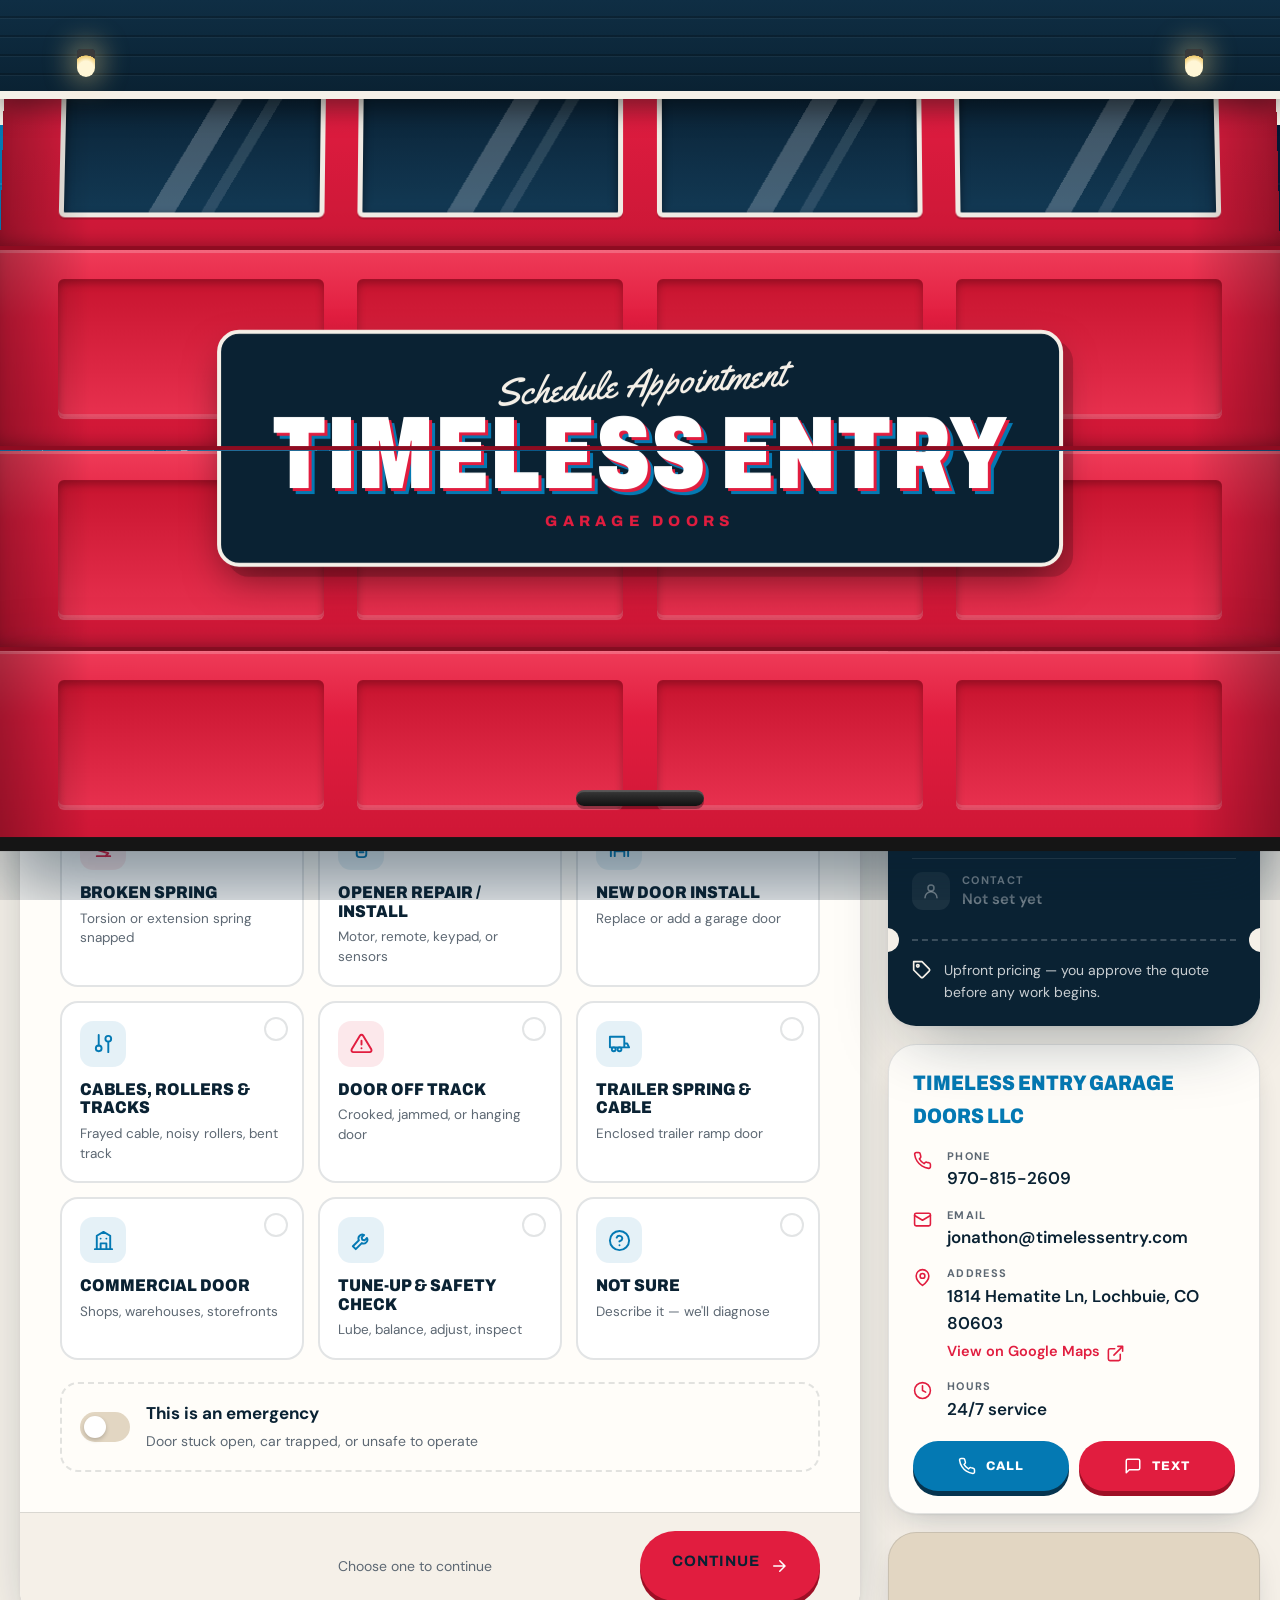
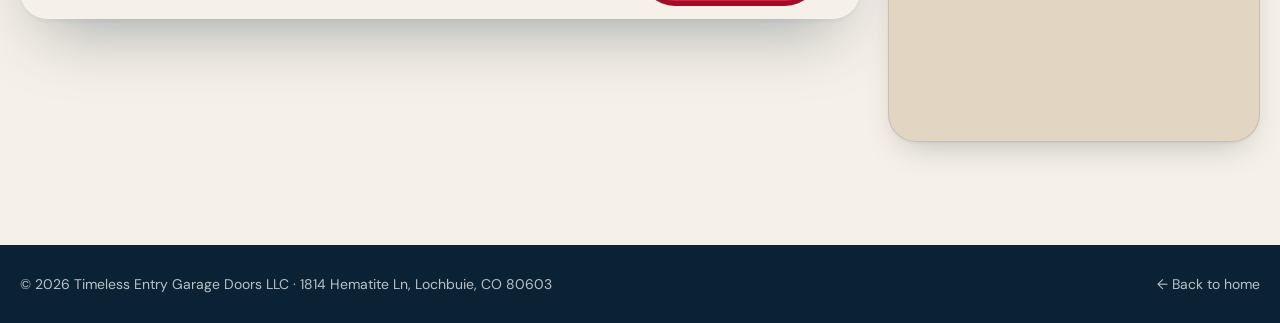
==== commit 4671f2b5: "Add link preview card for Discord, iMessage, and social shares Custom 1200x630 preview image plus Op" ====
--- a/book.html
+++ b/book.html
@@ -8,6 +8,20 @@
   <meta name="theme-color" content="#0479b3">
   <link rel="icon" type="image/png" sizes="32x32" href="images/favicon.png">
   <link rel="apple-touch-icon" href="images/apple-touch-icon.png">
+  <!-- Link preview card (Discord, iMessage, Facebook, X, etc.) -->
+  <meta property="og:type" content="website">
+  <meta property="og:site_name" content="Timeless Entry Garage Doors">
+  <meta property="og:title" content="Schedule Appointment ◆ Timeless Entry Garage Doors">
+  <meta property="og:description" content="Book garage door repair, spring replacement, or opener install in about a minute. Pick a 2-hour window — upfront pricing, 24/7 service in Brighton, Lochbuie &amp; Adams/Weld County.">
+  <meta property="og:url" content="https://dayslazy.github.io/timeless-entry-website/book.html">
+  <meta property="og:image" content="https://dayslazy.github.io/timeless-entry-website/images/og-image.png">
+  <meta property="og:image:width" content="1200">
+  <meta property="og:image:height" content="630">
+  <meta property="og:image:alt" content="Red garage door with a Timeless Entry name plate: Colorado's Best garage door repair and installation, 5.0 on Google, 24/7 service.">
+  <meta name="twitter:card" content="summary_large_image">
+  <meta name="twitter:title" content="Schedule Appointment ◆ Timeless Entry Garage Doors">
+  <meta name="twitter:description" content="Book garage door service in about a minute. Upfront pricing, 24/7 service.">
+  <meta name="twitter:image" content="https://dayslazy.github.io/timeless-entry-website/images/og-image.png">
   <link rel="preconnect" href="https://fonts.googleapis.com">
   <link rel="preconnect" href="https://fonts.gstatic.com" crossorigin>
   <link href="https://fonts.googleapis.com/css2?family=Archivo:wdth,wght@62..125,400..900&family=DM+Sans:opsz,wght@9..40,400..700&family=Yellowtail&display=swap" rel="stylesheet">
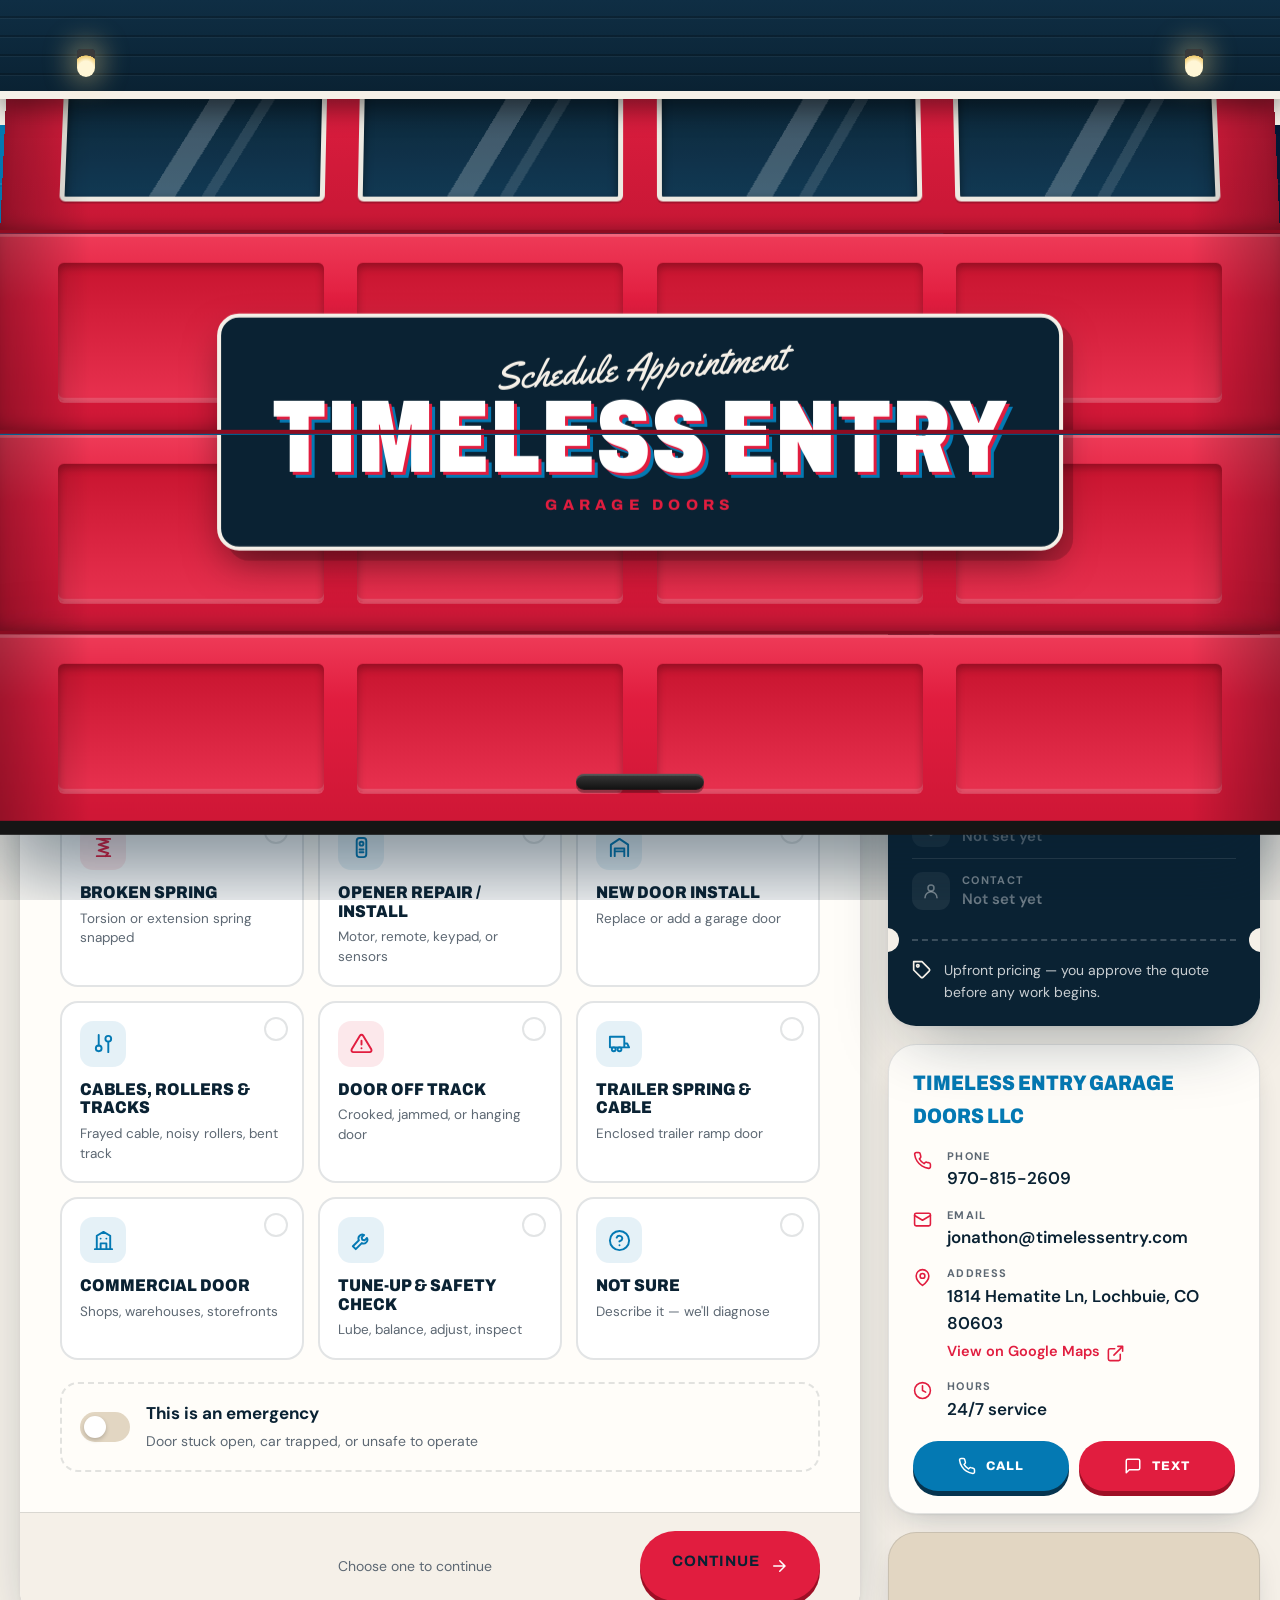
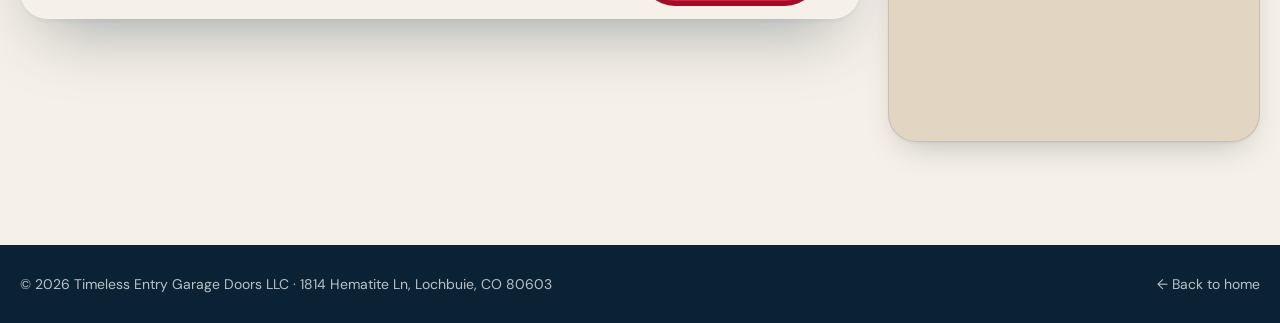
==== commit d35dfa06: "Phone menu: slide-in drawer modeled on the original site Drawer slides in from the right over a dimm" ====
--- a/book.html
+++ b/book.html
@@ -104,18 +104,21 @@
     </a>
 
     <nav class="site-nav" id="site-nav" aria-label="Main">
+      <div class="nav-head"><span class="script">Timeless Entry Garage Doors</span><button type="button" class="nav-close" aria-label="Close menu"><svg class="i"><use href="#i-x"/></svg></button></div>
       <ul class="nav-list">
         <li><a class="nav-link" href="index.html">Home</a></li>
         <li><a class="nav-link" href="index.html#about">About</a></li>
         <li class="has-dd">
           <a class="nav-link" href="index.html#services">Services <svg class="i"><use href="#i-chevron-down"/></svg></a>
           <ul class="dd">
-            <li><a href="book.html?service=spring"><span class="dd-ico"><svg class="i"><use href="#i-spring"/></svg></span>Broken Springs</a></li>
-            <li><a href="book.html?service=opener"><span class="dd-ico"><svg class="i"><use href="#i-remote"/></svg></span>Openers</a></li>
-            <li><a href="book.html?service=install"><span class="dd-ico"><svg class="i"><use href="#i-install"/></svg></span>New Door Installation</a></li>
-            <li><a href="book.html?service=cable"><span class="dd-ico"><svg class="i"><use href="#i-roller"/></svg></span>Cables, Rollers &amp; Tracks</a></li>
+            <li><a href="book.html?service=install"><span class="dd-ico"><svg class="i"><use href="#i-install"/></svg></span>Garage Door Repair &amp; Installation</a></li>
+            <li><a href="book.html?service=spring"><span class="dd-ico"><svg class="i"><use href="#i-spring"/></svg></span>Broken Spring Replacements</a></li>
+            <li><a href="book.html?service=opener"><span class="dd-ico"><svg class="i"><use href="#i-remote"/></svg></span>Opener Installations &amp; Repair</a></li>
+            <li><a href="book.html?service=cable"><span class="dd-ico"><svg class="i"><use href="#i-roller"/></svg></span>Cable Repair</a></li>
+            <li><a href="book.html?service=offtrack"><span class="dd-ico"><svg class="i"><use href="#i-alert"/></svg></span>Track Repair &amp; Alignment</a></li>
+            <li><a href="book.html?service=other"><span class="dd-ico"><svg class="i"><use href="#i-wrench"/></svg></span>Garage Door Framing &amp; Structural Prep</a></li>
+            <li><a href="book.html?service=trailer"><span class="dd-ico"><svg class="i"><use href="#i-trailer"/></svg></span>Enclosed Trailer Spring &amp; Cable Repair</a></li>
             <li><a href="book.html?service=commercial"><span class="dd-ico"><svg class="i"><use href="#i-building"/></svg></span>Commercial Doors</a></li>
-            <li><a href="book.html?service=trailer"><span class="dd-ico"><svg class="i"><use href="#i-trailer"/></svg></span>Trailer Springs &amp; Cables</a></li>
           </ul>
         </li>
         <li class="has-dd">
--- a/styles.css
+++ b/styles.css
@@ -167,11 +167,16 @@
 /* ---------- Header ---------- */
 .site-header {
   position: sticky; top: 0; z-index: 50;
+  border-bottom: 1px solid transparent;
+  transition: border-color .3s, box-shadow .3s;
+}
+/* frosted glass lives on a pseudo-element: backdrop-filter on the header itself
+   would trap the fixed mobile menu inside the header's box */
+.site-header::before {
+  content: ""; position: absolute; inset: 0; z-index: -1;
   background: rgba(245, 240, 232, .86);
   backdrop-filter: saturate(1.4) blur(14px);
   -webkit-backdrop-filter: saturate(1.4) blur(14px);
-  border-bottom: 1px solid transparent;
-  transition: border-color .3s, box-shadow .3s;
 }
 .site-header.scrolled { border-color: var(--line); box-shadow: 0 10px 30px -20px rgba(10, 34, 51, .35); }
 .header-inner { display: flex; align-items: center; gap: 28px; min-height: var(--header-h); }
@@ -208,7 +213,7 @@
 .has-dd:hover .nav-link .i, .has-dd:focus-within .nav-link .i { transform: rotate(180deg); }
 .dd {
   position: absolute; top: calc(100% + 8px); left: 50%;
-  min-width: 270px; padding: 10px;
+  min-width: 320px; padding: 10px;
   list-style: none; margin: 0;
   background: var(--paper); border: 1px solid var(--line); border-radius: 18px;
   box-shadow: var(--shadow-lg);
@@ -581,7 +586,7 @@
 
 /* ---------- Mobile action bar ---------- */
 .mobile-bar { display: none; }
-.mobile-nav-cta { display: none; }
+.mobile-nav-cta, .nav-head { display: none; }
 
 /* ---------- Reveal ---------- */
 .js .reveal { opacity: 0; translate: 0 28px; transition: opacity .8s cubic-bezier(.2, .7, .2, 1) var(--d, 0s), translate .8s cubic-bezier(.2, .7, .2, 1) var(--d, 0s), transform .3s, box-shadow .3s, background .3s, border-color .3s, color .3s; }
@@ -1035,22 +1040,62 @@
   .nav-toggle { display: grid; }
   .header-actions .btn { display: none; }
   .header-actions { margin-left: auto; gap: 10px; }
+  /* phone menu: drawer that slides in from the right over a dimmed page */
   .site-nav {
-    position: fixed; left: 0; right: 0; top: var(--nav-top, 112px); bottom: 0; z-index: 49;
-    background: var(--cream); padding: 16px 16px 120px; overflow-y: auto;
-    opacity: 0; visibility: hidden; transform: translateY(-10px); transition: opacity .25s, transform .25s, visibility .25s;
+    position: fixed; top: 0; right: 0; bottom: 0; z-index: 60;
+    width: min(80vw, 400px);
+    display: flex; flex-direction: column;
+    background: var(--cream);
+    padding-bottom: calc(24px + env(safe-area-inset-bottom));
+    overflow-y: auto; overscroll-behavior: contain;
+    visibility: hidden; transform: translateX(100%);
+    box-shadow: 0 0 0 100vmax rgba(10, 34, 51, 0);
+    transition: transform .42s cubic-bezier(.2, .8, .2, 1), box-shadow .42s, visibility .42s;
   }
-  .nav-open .site-nav { opacity: 1; visibility: visible; transform: none; }
+  .nav-open .site-nav {
+    visibility: visible; transform: none;
+    box-shadow: 0 0 0 100vmax rgba(10, 34, 51, .62), -24px 0 48px rgba(0, 0, 0, .3);
+  }
   .nav-open { overflow: hidden; }
-  .nav-list { flex-direction: column; align-items: stretch; gap: 2px; }
-  .nav-link { width: 100%; justify-content: space-between; font-size: 22px; font-stretch: 80%; font-weight: 900; padding: 14px 8px; border-radius: 12px; }
+  .nav-head { display: block; position: relative; padding: 58px 54px 28px; text-align: center; border-bottom: 1px solid var(--line); }
+  .nav-head .script { color: var(--blue); font-size: 36px; line-height: 1.12; transform: rotate(-3deg); transform-origin: center; }
+  .nav-close {
+    display: grid; place-items: center; position: absolute; top: 14px; right: 12px;
+    width: 46px; height: 46px; border: 0; border-radius: 12px; background: transparent; color: var(--navy); font-size: 26px;
+  }
+  .nav-close:hover { background: rgba(10, 34, 51, .07); }
+  .nav-list { flex-direction: column; align-items: stretch; gap: 0; padding: 18px 34px 0; }
+  .nav-open .nav-list > li { animation: navIn .5s cubic-bezier(.2, .7, .2, 1) .12s both; }
+  .nav-list > li:nth-child(2) { animation-delay: .16s; }
+  .nav-list > li:nth-child(3) { animation-delay: .2s; }
+  .nav-list > li:nth-child(4) { animation-delay: .24s; }
+  .nav-list > li:nth-child(5) { animation-delay: .28s; }
+  .nav-list > li:nth-child(6) { animation-delay: .32s; }
+  @keyframes navIn { from { opacity: 0; transform: translateX(24px); } to { opacity: 1; transform: none; } }
+  .nav-link {
+    width: 100%; justify-content: flex-start; padding: 15px 0; border-radius: 0; background: none;
+    font-size: 17px; font-stretch: 100%; font-weight: 800; letter-spacing: .15em; color: var(--navy);
+  }
+  .nav-link:hover, .nav-list > li:focus-within > .nav-link { background: none; color: var(--red); }
+  .nav-link.active { color: var(--red); }
   .nav-link .i { display: none; }
-  .dd { position: static; opacity: 1; visibility: visible; transform: none; box-shadow: none; border: 0; background: transparent; padding: 0 0 8px; min-width: 0; display: grid; grid-template-columns: 1fr 1fr; gap: 2px; }
+  /* "Services" / "Service Areas" become small section labels above their lists */
+  .has-dd > .nav-link { padding: 22px 0 6px; font-size: 13px; letter-spacing: .22em; color: var(--muted); }
+  .dd {
+    position: static; opacity: 1; visibility: visible; transform: none; box-shadow: none; border: 0;
+    background: transparent; padding: 0 0 6px; min-width: 0; display: block;
+  }
   .dd::before { display: none; }
   .has-dd:hover .dd, .has-dd:focus-within .dd { transform: none; }
-  .dd a { font-size: 14.5px; padding: 8px; }
-  .dd .dd-ico { width: 30px; height: 30px; font-size: 16px; }
-  .mobile-nav-cta { display: grid !important; gap: 10px; margin-top: 18px; }
+  .dd a {
+    display: block; padding: 11px 0; border-radius: 0; background: none;
+    font-family: var(--font-display); font-weight: 600; font-stretch: 100%; font-size: 15px;
+    letter-spacing: .1em; text-transform: uppercase; line-height: 1.4; color: #3d4d5c;
+  }
+  .dd a:hover { background: none; color: var(--blue); }
+  .dd .dd-ico { display: none; }
+  .mobile-nav-cta { display: grid !important; gap: 10px; margin-top: auto; padding: 26px 34px 0; }
+  .mobile-nav-cta .btn { padding: 15px 10px; font-size: 13px; }
   .mobile-bar {
     display: grid; grid-template-columns: 1fr 1fr; gap: 10px;
     position: fixed; left: 0; right: 0; bottom: 0; z-index: 40; padding: 10px 12px calc(10px + env(safe-area-inset-bottom));
